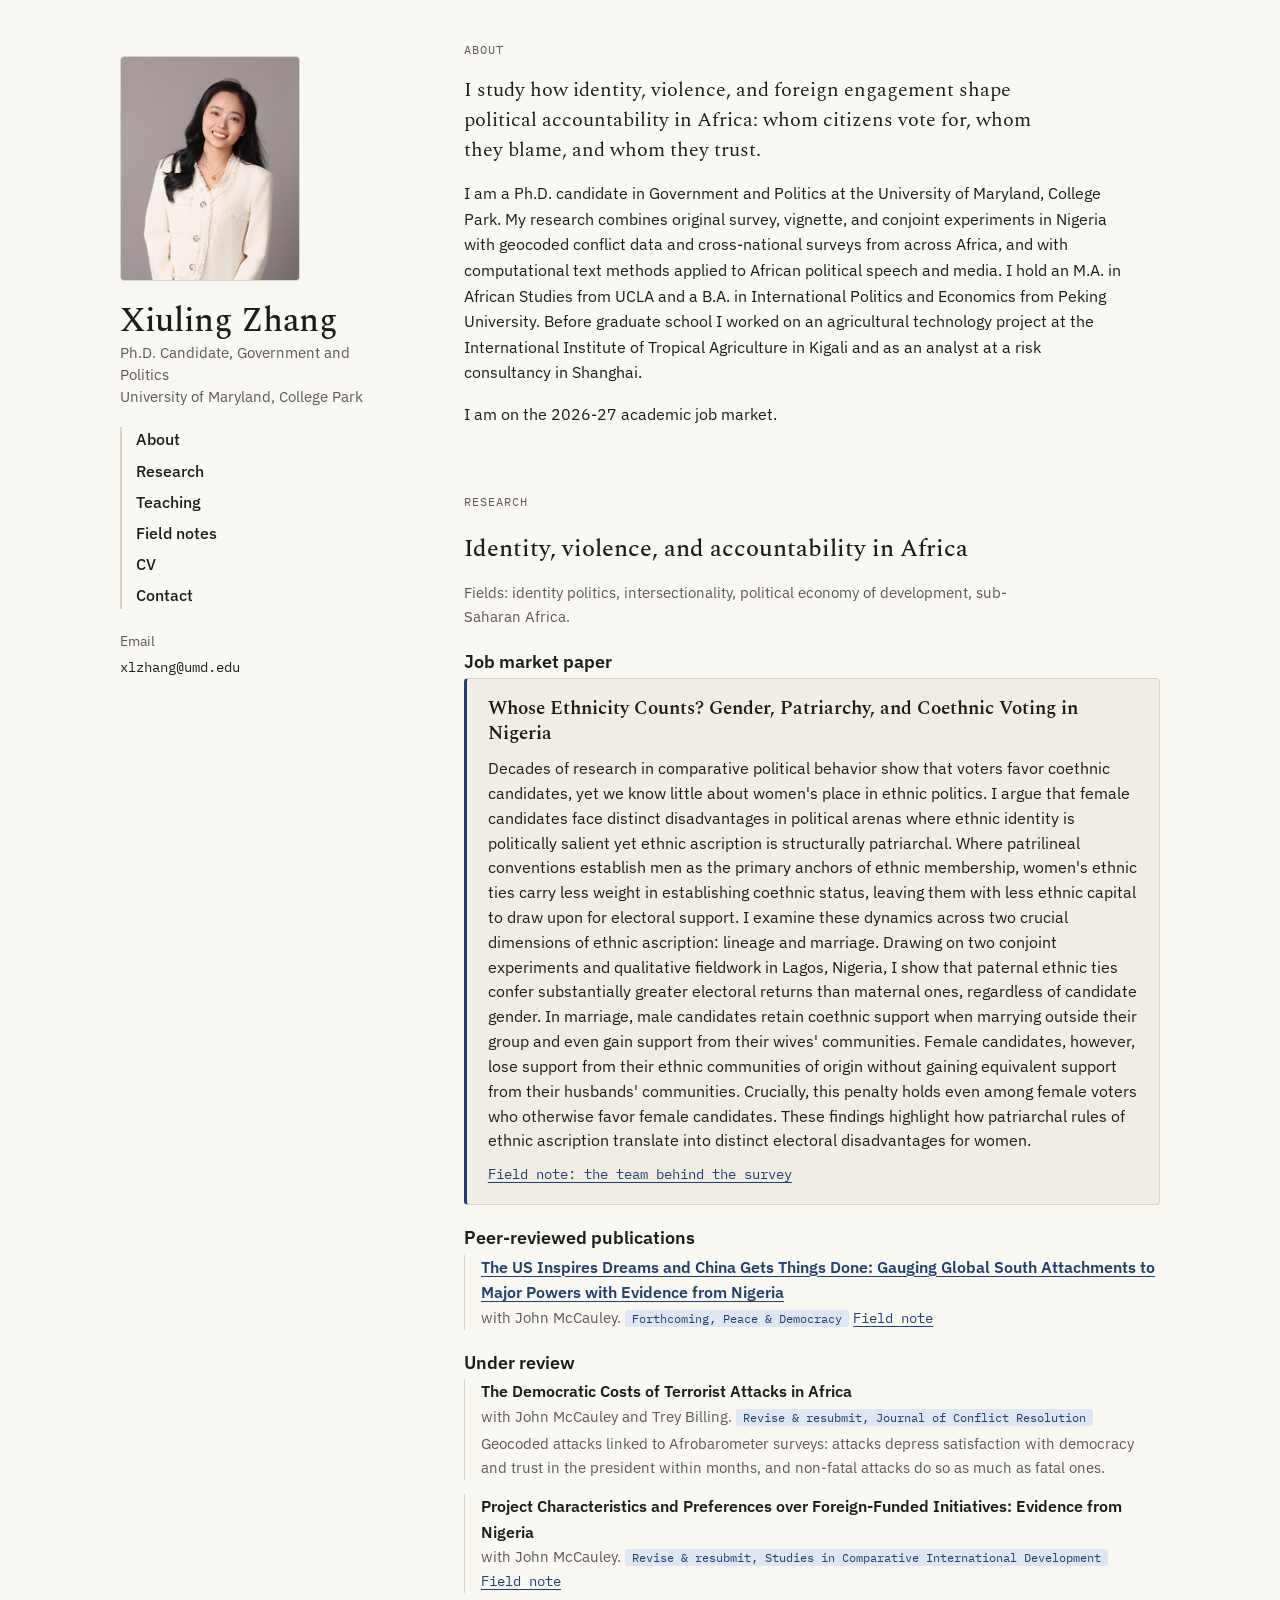
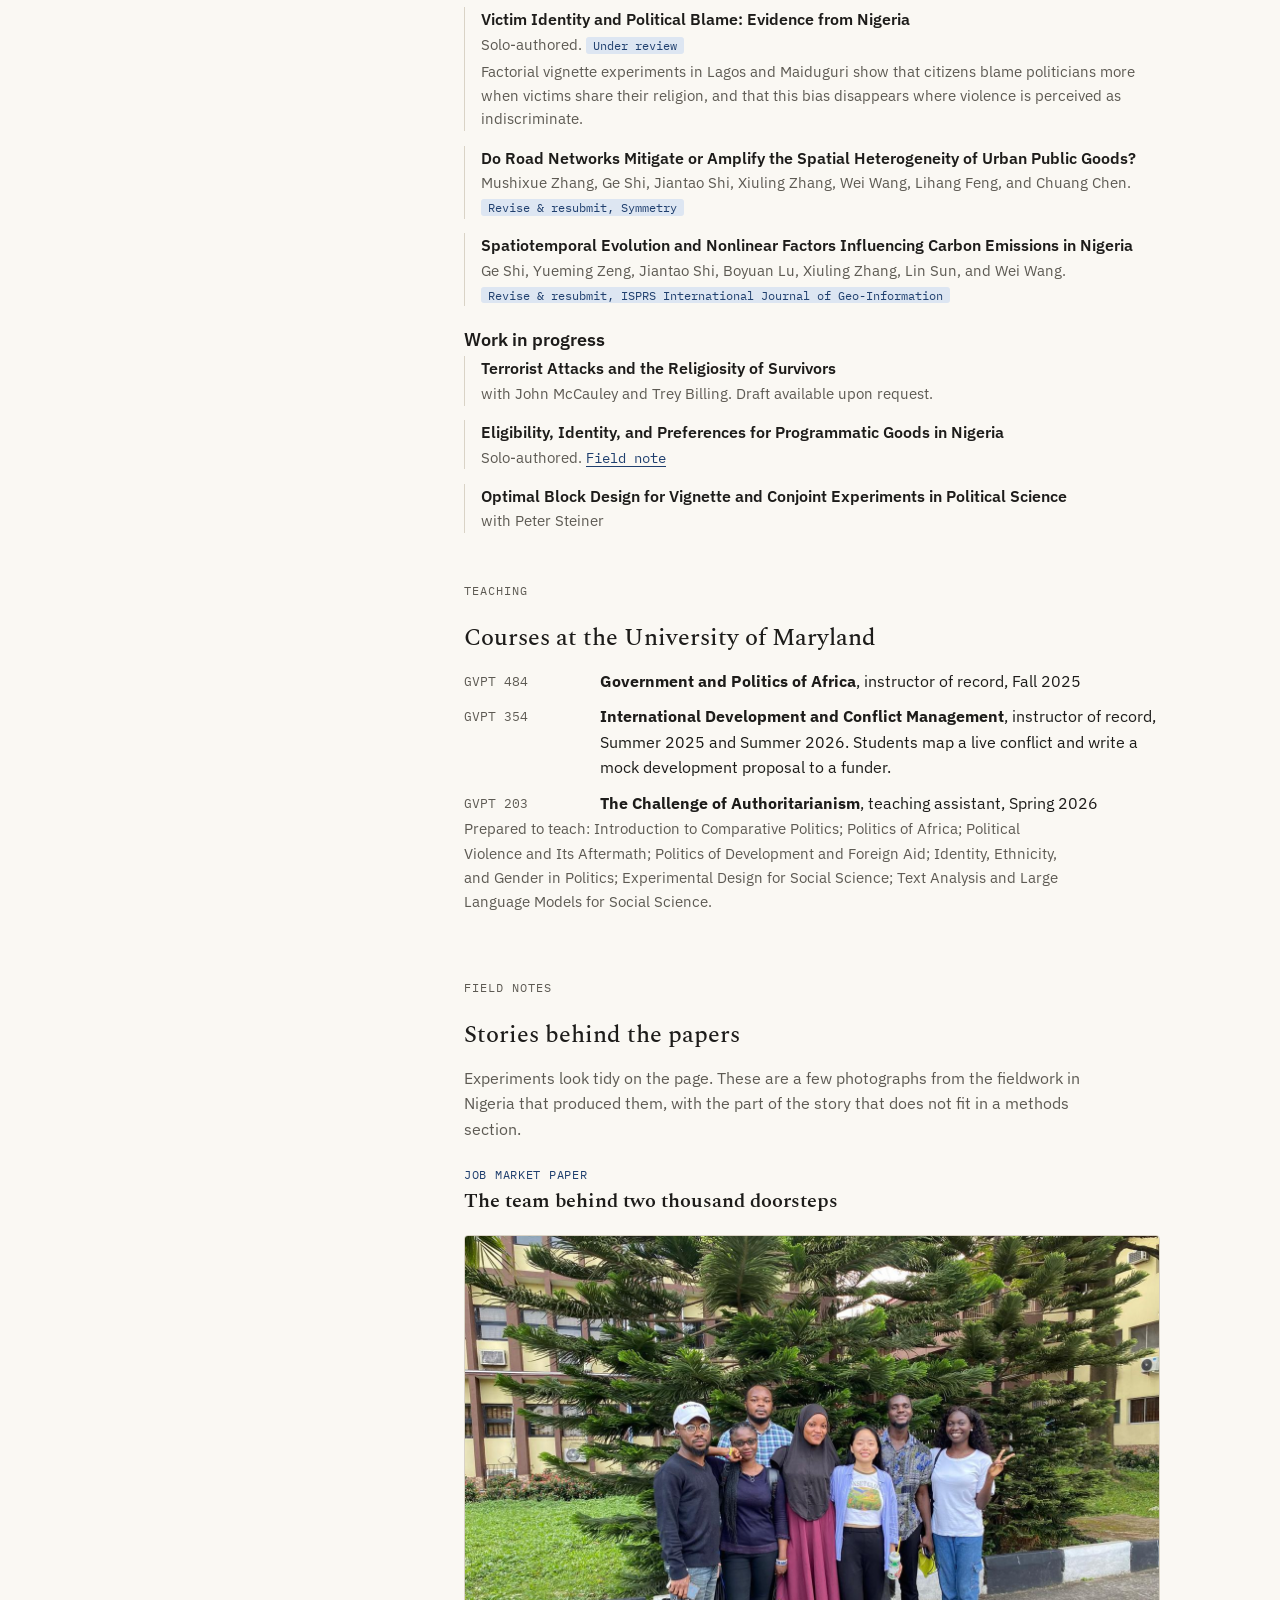
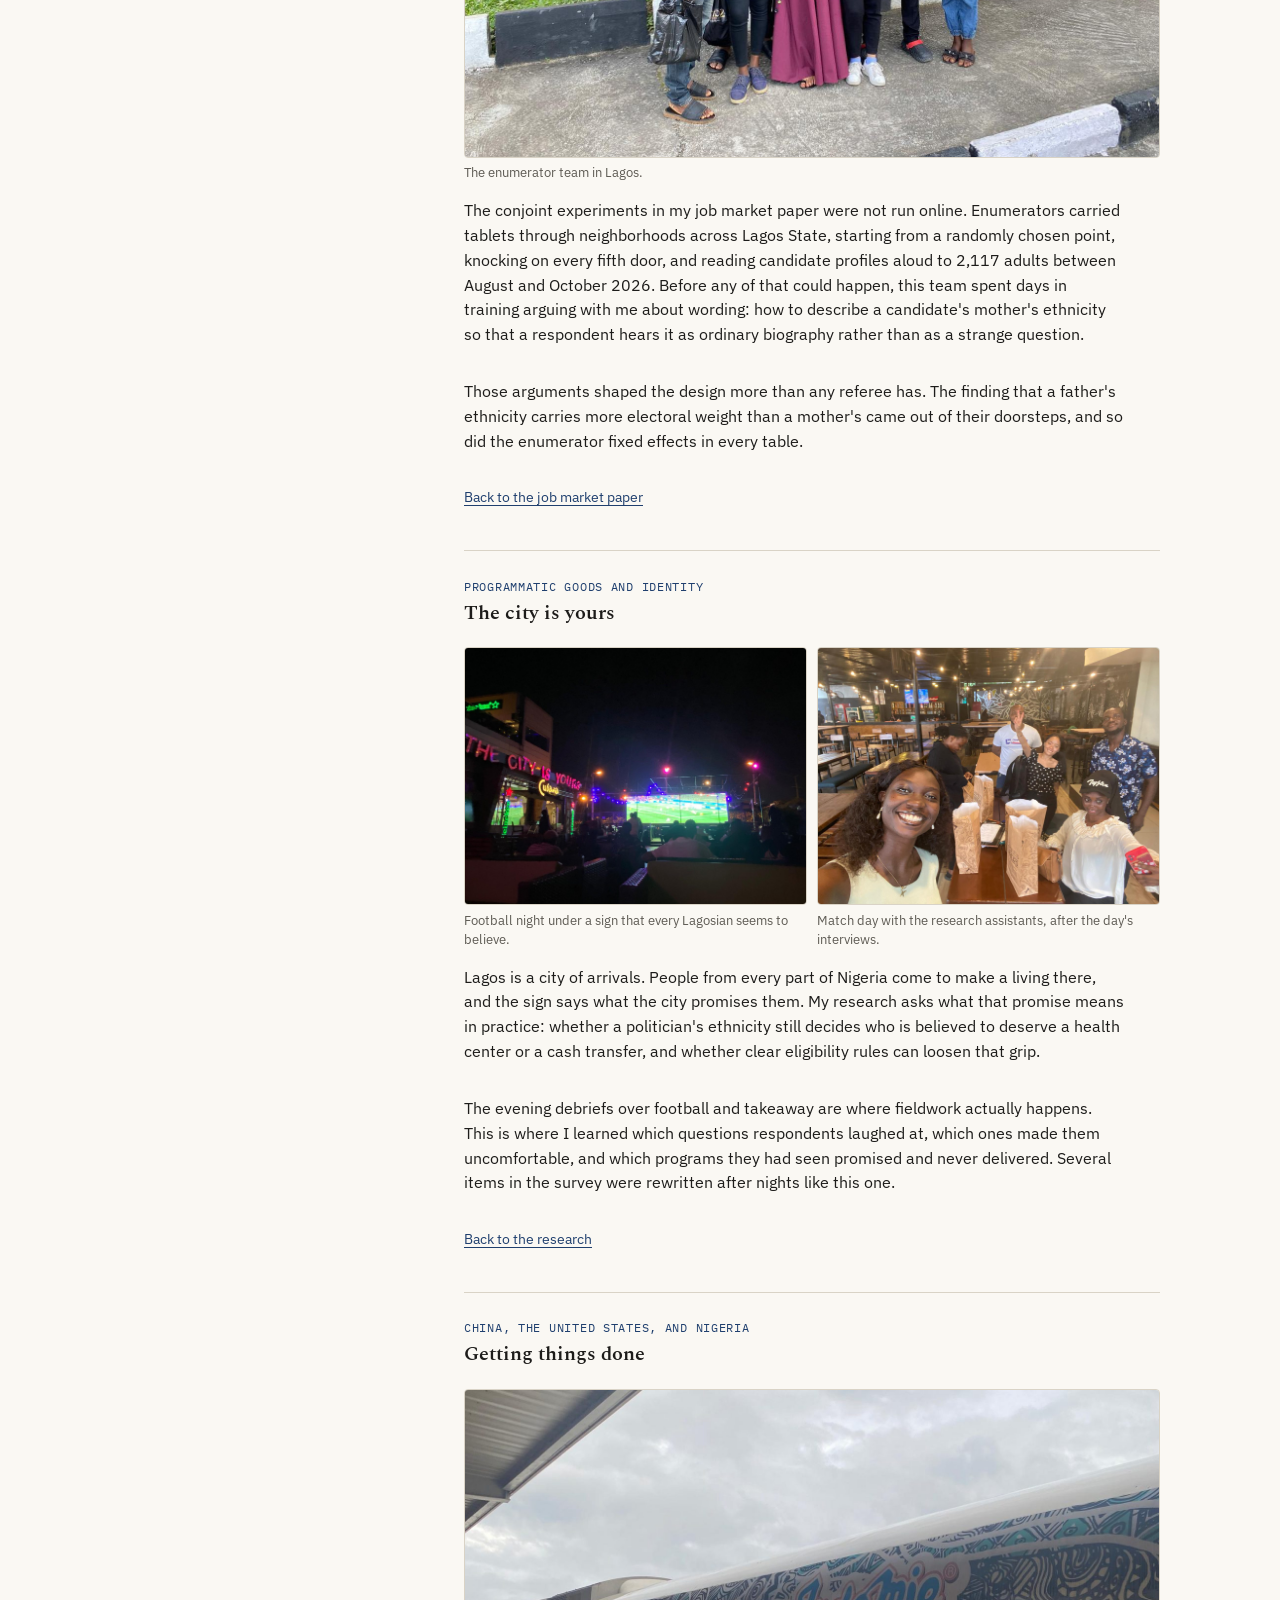
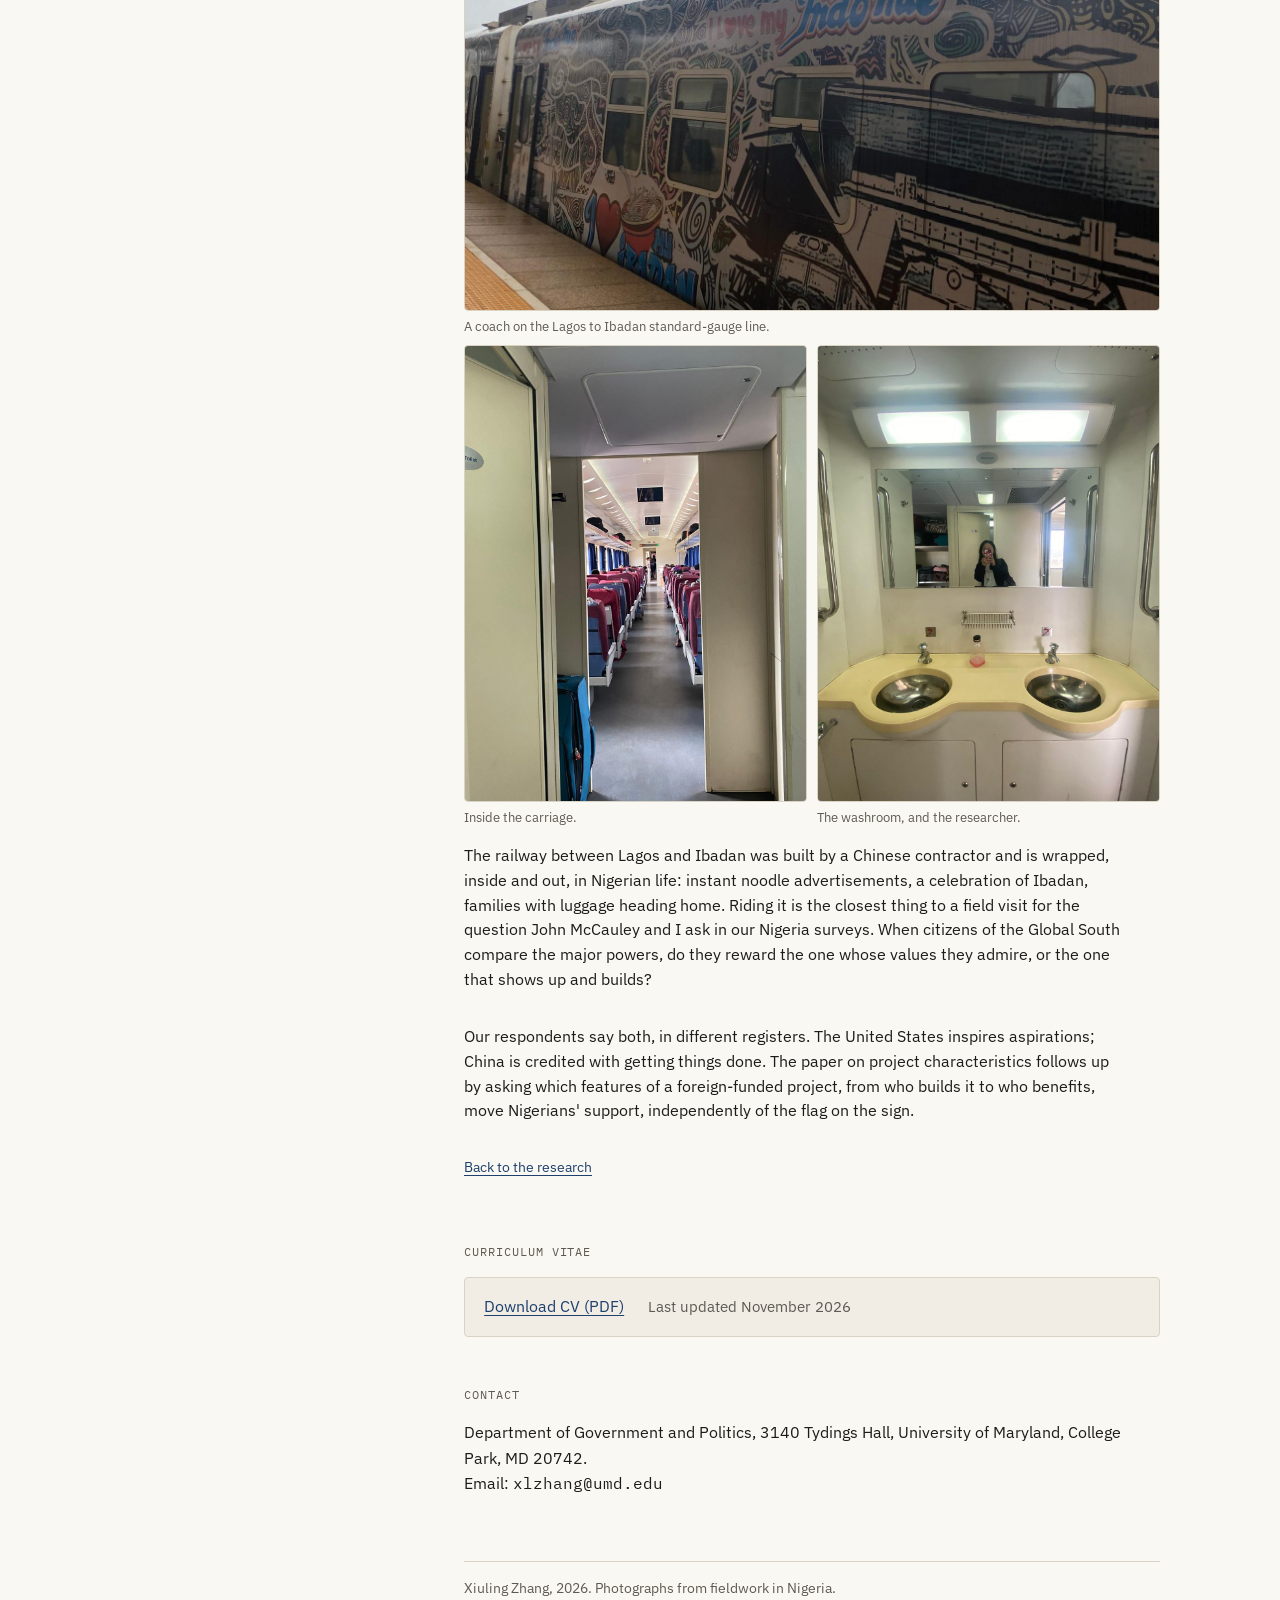
==== index.html @ 01fbe6d9 "Headshot: back to head-to-hem crop Co-Authored-By: Claude Fable 5.1 <noreply@anthropic.com>" ====
<!doctype html>
<html lang="en">
<head>
<meta charset="utf-8">
<meta name="viewport" content="width=device-width, initial-scale=1, viewport-fit=cover">
<meta name="description" content="Xiuling Zhang, political scientist. Identity and gender in ethnic politics, political violence and accountability, and the political economy of development in Africa.">
<title>Xiuling Zhang</title>
<link rel="stylesheet" href="https://fonts.googleapis.com/css2?family=Spectral:ital,wght@0,400;0,500;0,600;1,400&family=IBM+Plex+Sans:wght@400;500;600&family=IBM+Plex+Mono:wght@400&display=swap">
<style>
/* Layout: a narrow reading column with a left-hand name/nav rail on wide screens; indigo (adire cloth) as the single accent. */
:root {
  --bg: #faf8f3;        /* warm paper */
  --surface: #f1ede4;
  --fg: #1d1c1a;
  --muted: #5d5a53;
  --line: #d9d3c6;
  --accent: #1f3f6e;    /* indigo */
  --accent-soft: #dde6f2;
  --display: "Spectral", Georgia, "Times New Roman", serif;
  --body: "IBM Plex Sans", "Segoe UI", Helvetica, Arial, sans-serif;
  --mono: "IBM Plex Mono", Consolas, monospace;
}
@media (prefers-color-scheme: dark) { :root:not([data-theme="light"]) {
  --bg: #15171c; --surface: #1d2027; --fg: #e9e6df; --muted: #a9a59b; --line: #343841; --accent: #9dbbe6; --accent-soft: #223149; color-scheme: dark; } }
:root[data-theme="dark"] {
  --bg: #15171c; --surface: #1d2027; --fg: #e9e6df; --muted: #a9a59b; --line: #343841; --accent: #9dbbe6; --accent-soft: #223149; color-scheme: dark; }

* { box-sizing: border-box; }
html { scroll-behavior: smooth; }
@media (prefers-reduced-motion: reduce) { html { scroll-behavior: auto; } }
body { margin: 0; background: var(--bg); color: var(--fg); font-family: var(--body); font-size: 16px; line-height: 1.6; }
a { color: var(--accent); text-decoration-thickness: 1px; text-underline-offset: 3px; }
a:focus-visible, button:focus-visible { outline: 2px solid var(--accent); outline-offset: 3px; }
h1, h2, h3 { font-family: var(--display); font-weight: 500; line-height: 1.2; text-wrap: balance; margin: 0; }
h1 { font-size: 2.1rem; letter-spacing: -0.01em; }
h2 { font-size: 1.5rem; margin-block: 0 1rem; padding-top: 0.5rem; }
h3 { font-size: 1.1rem; font-weight: 600; margin-block: 1.4rem 0.4rem; font-family: var(--body); }
p { margin: 0 0 1rem; max-width: 66ch; }
.eyebrow { font-family: var(--mono); font-size: 0.75rem; letter-spacing: 0.08em; text-transform: uppercase; color: var(--muted); }

.wrap { max-width: 1080px; margin-inline: auto; padding-inline: 20px; padding-block: 2.5rem 4rem; display: grid; grid-template-columns: 1fr; gap: 2.5rem; }
@media (min-width: 860px) { .wrap { grid-template-columns: 280px minmax(0, 1fr); gap: 4rem; } .rail { position: sticky; top: env(safe-area-inset-top, 0px); align-self: start; padding-top: 1rem; } }

/* rail */
.rail { display: flex; flex-direction: column; gap: 1.25rem; min-width: 0; }
.photo { width: 180px; aspect-ratio: 4 / 5; max-width: 100%; border-radius: 4px; overflow: hidden; background: var(--surface); border: 1px solid var(--line); position: relative; }
.photo img { width: 100%; height: 100%; object-fit: cover; display: block; }
.photo .ph { position: absolute; inset: 0; display: grid; place-items: center; text-align: center; color: var(--muted); font-family: var(--mono); font-size: 0.75rem; letter-spacing: 0.06em; padding: 1rem; }
.photo.has-img .ph { display: none; }
.rail .title { color: var(--muted); font-size: 0.95rem; line-height: 1.45; }
nav ul { list-style: none; margin: 0; padding: 0; display: flex; flex-wrap: wrap; gap: 0.25rem 1rem; }
@media (min-width: 860px) { nav ul { flex-direction: column; gap: 0.35rem; border-left: 2px solid var(--line); padding-left: 0.9rem; } }
nav a { text-decoration: none; color: var(--fg); font-weight: 500; }
nav a:hover { color: var(--accent); }
.contact { font-size: 0.9rem; color: var(--muted); display: grid; gap: 0.3rem; }
.contact code { font-family: var(--mono); font-size: 0.85rem; color: var(--fg); user-select: all; }

/* main */
main { min-width: 0; display: grid; gap: 3rem; }
section { scroll-margin-top: 1rem; }
.lede { font-family: var(--display); font-size: 1.25rem; line-height: 1.5; max-width: 60ch; }
.strands { display: grid; gap: 1rem; grid-template-columns: repeat(auto-fit, minmax(220px, 1fr)); margin-top: 1rem; }
.strand { border-top: 2px solid var(--accent); padding-top: 0.7rem; min-width: 0; }
.strand h3 { margin-top: 0; }
.strand p { font-size: 0.95rem; color: var(--muted); margin: 0; }

/* job market paper */
.jmp { background: var(--surface); border: 1px solid var(--line); border-left: 3px solid var(--accent); border-radius: 4px; padding: 1.1rem 1.3rem; margin-top: 0.4rem; }
.jmp .t { font-family: var(--display); font-size: 1.2rem; font-weight: 600; line-height: 1.3; }
.jmp p { margin: 0.6rem 0 0; font-size: 0.97rem; }
.jmp .links { margin-top: 0.7rem; font-size: 0.9rem; display: flex; flex-wrap: wrap; gap: 0.4rem 1.2rem; }

.pubs { list-style: none; margin: 0; padding: 0; display: grid; gap: 0.9rem; }
.pubs li { padding-left: 1rem; border-left: 1px solid var(--line); min-width: 0; }
.pubs .t { font-weight: 600; }
.pubs .m { color: var(--muted); font-size: 0.93rem; }
.pubs .status { font-family: var(--mono); font-size: 0.75rem; color: var(--accent); background: var(--accent-soft); padding: 0.05rem 0.45rem; border-radius: 3px; white-space: nowrap; }
.pubs .note { font-size: 0.93rem; color: var(--muted); margin-top: 0.2rem; }
.fn-link { font-size: 0.85rem; font-family: var(--mono); white-space: nowrap; }

/* field notes: one story per paper, photos first, two or three sentences of story, a pointer back to the paper */
.notes-intro { color: var(--muted); }
.story { display: grid; gap: 1rem; padding-top: 1.6rem; margin-top: 1.6rem; border-top: 1px solid var(--line); scroll-margin-top: 1rem; }
.story:first-of-type { border-top: 0; margin-top: 0; padding-top: 0.4rem; }
.story h3 { margin-top: 0; font-family: var(--display); font-weight: 600; font-size: 1.25rem; }
.story .tag { font-family: var(--mono); font-size: 0.75rem; letter-spacing: 0.06em; text-transform: uppercase; color: var(--accent); margin-bottom: 0.3rem; }
.story p { font-size: 0.97rem; }
.story .back { font-size: 0.9rem; }
.shots { display: grid; gap: 0.6rem; grid-template-columns: repeat(12, 1fr); margin: 0; }
.shots figure { margin: 0; min-width: 0; grid-column: span 12; }
.shots a { display: block; border-radius: 4px; overflow: hidden; background: var(--surface); border: 1px solid var(--line); }
.shots img { display: block; width: 100%; height: 100%; object-fit: cover; aspect-ratio: 4 / 3; }
.shots .tall img { aspect-ratio: 3 / 4; }
.shots figcaption { font-size: 0.82rem; color: var(--muted); margin-top: 0.35rem; line-height: 1.45; }
@media (min-width: 640px) {
  .shots .w8 { grid-column: span 8; }
  .shots .w4 { grid-column: span 4; }
  .shots .w6 { grid-column: span 6; }
}

.courses { display: grid; gap: 0.6rem; margin: 0; }
.courses div { display: grid; grid-template-columns: 7.5rem minmax(0, 1fr); gap: 0.5rem 1rem; }
.courses dt { font-family: var(--mono); font-size: 0.8rem; color: var(--muted); padding-top: 0.2rem; }
.courses dd { margin: 0; }
.prepared { color: var(--muted); font-size: 0.95rem; }
.cvbox { background: var(--surface); border: 1px solid var(--line); padding: 1rem 1.2rem; border-radius: 4px; display: flex; flex-wrap: wrap; gap: 0.6rem 1.5rem; align-items: baseline; }
footer { color: var(--muted); font-size: 0.85rem; border-top: 1px solid var(--line); padding-top: 1rem; }
</style>
</head>
<body>
<div class="wrap">
  <aside class="rail">
    <div class="photo" id="photo">
      <img src="photo-360.jpg?v=13" srcset="photo-180.jpg?v=13 180w, photo-360.jpg?v=13 360w, photo-540.jpg?v=13 540w" sizes="180px" alt="Xiuling Zhang" width="1000" height="1250" onload="document.getElementById('photo').classList.add('has-img')" onerror="this.remove()">
      <div class="ph">Photo<br>coming soon</div>
    </div>
    <div>
      <h1>Xiuling Zhang</h1>
      <div class="title">Ph.D. Candidate, Government and Politics<br>University of Maryland, College Park</div>
    </div>
    <nav aria-label="Sections">
      <ul>
        <li><a href="#about">About</a></li>
        <li><a href="#research">Research</a></li>
        <li><a href="#teaching">Teaching</a></li>
        <li><a href="#fieldnotes">Field notes</a></li>
        <li><a href="#cv">CV</a></li>
        <li><a href="#contact">Contact</a></li>
      </ul>
    </nav>
    <div class="contact">
      <span>Email</span>
      <code>xlzhang@umd.edu</code>
    </div>
  </aside>

  <main>
    <section id="about">
      <p class="eyebrow">About</p>
      <p class="lede">I study how identity, violence, and foreign engagement shape political accountability in Africa: whom citizens vote for, whom they blame, and whom they trust.</p>
      <p>I am a Ph.D. candidate in Government and Politics at the University of Maryland, College Park. My research combines original survey, vignette, and conjoint experiments in Nigeria with geocoded conflict data and cross-national surveys from across Africa, and with computational text methods applied to African political speech and media. I hold an M.A. in African Studies from UCLA and a B.A. in International Politics and Economics from Peking University. Before graduate school I worked on an agricultural technology project at the International Institute of Tropical Agriculture in Kigali and as an analyst at a risk consultancy in Shanghai.</p>
      <p>I am on the 2026-27 academic job market.</p>
    </section>

    <section id="research">
      <p class="eyebrow">Research</p>
      <h2>Identity, violence, and accountability in Africa</h2>
      <p class="prepared">Fields: identity politics, intersectionality, political economy of development, sub-Saharan Africa.</p>

      <h3>Job market paper</h3>
      <div class="jmp">
        <div class="t">Whose Ethnicity Counts? Gender, Patriarchy, and Coethnic Voting in Nigeria</div>
        <p>Decades of research in comparative political behavior show that voters favor coethnic candidates, yet we know little about women's place in ethnic politics. I argue that female candidates face distinct disadvantages in political arenas where ethnic identity is politically salient yet ethnic ascription is structurally patriarchal. Where patrilineal conventions establish men as the primary anchors of ethnic membership, women's ethnic ties carry less weight in establishing coethnic status, leaving them with less ethnic capital to draw upon for electoral support. I examine these dynamics across two crucial dimensions of ethnic ascription: lineage and marriage. Drawing on two conjoint experiments and qualitative fieldwork in Lagos, Nigeria, I show that paternal ethnic ties confer substantially greater electoral returns than maternal ones, regardless of candidate gender. In marriage, male candidates retain coethnic support when marrying outside their group and even gain support from their wives' communities. Female candidates, however, lose support from their ethnic communities of origin without gaining equivalent support from their husbands' communities. Crucially, this penalty holds even among female voters who otherwise favor female candidates. These findings highlight how patriarchal rules of ethnic ascription translate into distinct electoral disadvantages for women.</p>
        <div class="links"><a class="fn-link" href="#note-team">Field note: the team behind the survey</a></div>
      </div>

      <h3>Peer-reviewed publications</h3>
      <ul class="pubs">
        <li><div class="t"><a href="https://peace-democracy.org/board/bbs/board.php?bo_table=journal_main&amp;wr_id=26">The US Inspires Dreams and China Gets Things Done: Gauging Global South Attachments to Major Powers with Evidence from Nigeria</a></div><div class="m">with John McCauley. <span class="status">Forthcoming, Peace &amp; Democracy</span> <a class="fn-link" href="#note-train">Field note</a></div></li>
      </ul>

      <h3>Under review</h3>
      <ul class="pubs">
        <li><div class="t">The Democratic Costs of Terrorist Attacks in Africa</div><div class="m">with John McCauley and Trey Billing. <span class="status">Revise &amp; resubmit, Journal of Conflict Resolution</span></div><div class="note">Geocoded attacks linked to Afrobarometer surveys: attacks depress satisfaction with democracy and trust in the president within months, and non-fatal attacks do so as much as fatal ones.</div></li>
        <li><div class="t">Project Characteristics and Preferences over Foreign-Funded Initiatives: Evidence from Nigeria</div><div class="m">with John McCauley. <span class="status">Revise &amp; resubmit, Studies in Comparative International Development</span> <a class="fn-link" href="#note-train">Field note</a></div></li>
        <li><div class="t">Victim Identity and Political Blame: Evidence from Nigeria</div><div class="m">Solo-authored. <span class="status">Under review</span></div><div class="note">Factorial vignette experiments in Lagos and Maiduguri show that citizens blame politicians more when victims share their religion, and that this bias disappears where violence is perceived as indiscriminate.</div></li>
        <li><div class="t">Do Road Networks Mitigate or Amplify the Spatial Heterogeneity of Urban Public Goods?</div><div class="m">Mushixue Zhang, Ge Shi, Jiantao Shi, Xiuling Zhang, Wei Wang, Lihang Feng, and Chuang Chen. <span class="status">Revise &amp; resubmit, Symmetry</span></div></li>
        <li><div class="t">Spatiotemporal Evolution and Nonlinear Factors Influencing Carbon Emissions in Nigeria</div><div class="m">Ge Shi, Yueming Zeng, Jiantao Shi, Boyuan Lu, Xiuling Zhang, Lin Sun, and Wei Wang. <span class="status">Revise &amp; resubmit, ISPRS International Journal of Geo-Information</span></div></li>
      </ul>

      <h3>Work in progress</h3>
      <ul class="pubs">
        <li><div class="t">Terrorist Attacks and the Religiosity of Survivors</div><div class="m">with John McCauley and Trey Billing. Draft available upon request.</div></li>
        <li><div class="t">Eligibility, Identity, and Preferences for Programmatic Goods in Nigeria</div><div class="m">Solo-authored. <a class="fn-link" href="#note-lagos">Field note</a></div></li>
        <li><div class="t">Optimal Block Design for Vignette and Conjoint Experiments in Political Science</div><div class="m">with Peter Steiner</div></li>
      </ul>
    </section>

    <section id="teaching">
      <p class="eyebrow">Teaching</p>
      <h2>Courses at the University of Maryland</h2>
      <dl class="courses">
        <div><dt>GVPT 484</dt><dd><strong>Government and Politics of Africa</strong>, instructor of record, Fall 2025</dd></div>
        <div><dt>GVPT 354</dt><dd><strong>International Development and Conflict Management</strong>, instructor of record, Summer 2025 and Summer 2026. Students map a live conflict and write a mock development proposal to a funder.</dd></div>
        <div><dt>GVPT 203</dt><dd><strong>The Challenge of Authoritarianism</strong>, teaching assistant, Spring 2026</dd></div>
      </dl>
      <p class="prepared">Prepared to teach: Introduction to Comparative Politics; Politics of Africa; Political Violence and Its Aftermath; Politics of Development and Foreign Aid; Identity, Ethnicity, and Gender in Politics; Experimental Design for Social Science; Text Analysis and Large Language Models for Social Science.</p>
    </section>

    <section id="fieldnotes">
      <p class="eyebrow">Field notes</p>
      <h2>Stories behind the papers</h2>
      <p class="notes-intro">Experiments look tidy on the page. These are a few photographs from the fieldwork in Nigeria that produced them, with the part of the story that does not fit in a methods section.</p>

      <!-- Each story: a .tag naming the paper, a title, photos, two or three sentences, and a link back to the paper.
           To add a story, copy one <article class="story"> block. Photo widths: w8 + w4 (one wide, one narrow), w6 + w6 (two equal), or a single w12 figure. Add class "tall" for portrait photos. -->

      <article class="story" id="note-team">
        <div>
          <div class="tag">Job market paper</div>
          <h3>The team behind two thousand doorsteps</h3>
        </div>
        <div class="shots">
          <figure class="w12"><a href="img/team.jpg"><img src="img/team.jpg" width="1400" height="1050" loading="lazy" alt="Xiuling Zhang with six research assistants standing in front of pine trees and a university building in Lagos"></a><figcaption>The enumerator team in Lagos.</figcaption></figure>
        </div>
        <p>The conjoint experiments in my job market paper were not run online. Enumerators carried tablets through neighborhoods across Lagos State, starting from a randomly chosen point, knocking on every fifth door, and reading candidate profiles aloud to 2,117 adults between August and October 2026. Before any of that could happen, this team spent days in training arguing with me about wording: how to describe a candidate's mother's ethnicity so that a respondent hears it as ordinary biography rather than as a strange question.</p>
        <p>Those arguments shaped the design more than any referee has. The finding that a father's ethnicity carries more electoral weight than a mother's came out of their doorsteps, and so did the enumerator fixed effects in every table.</p>
        <p class="back"><a href="#research">Back to the job market paper</a></p>
      </article>

      <article class="story" id="note-lagos">
        <div>
          <div class="tag">Programmatic goods and identity</div>
          <h3>The city is yours</h3>
        </div>
        <div class="shots">
          <figure class="w6"><a href="img/lagos-night.jpg"><img src="img/lagos-night.jpg" width="1400" height="1050" loading="lazy" alt="Outdoor bar at night in Lagos, with a neon sign reading The City Is Yours and a crowd watching football on a large screen"></a><figcaption>Football night under a sign that every Lagosian seems to believe.</figcaption></figure>
          <figure class="w6"><a href="img/gameday.jpg"><img src="img/gameday.jpg" width="1400" height="1050" loading="lazy" alt="Xiuling Zhang and five research assistants gathered around a table of takeaway bags in a Lagos restaurant"></a><figcaption>Match day with the research assistants, after the day's interviews.</figcaption></figure>
        </div>
        <p>Lagos is a city of arrivals. People from every part of Nigeria come to make a living there, and the sign says what the city promises them. My research asks what that promise means in practice: whether a politician's ethnicity still decides who is believed to deserve a health center or a cash transfer, and whether clear eligibility rules can loosen that grip.</p>
        <p>The evening debriefs over football and takeaway are where fieldwork actually happens. This is where I learned which questions respondents laughed at, which ones made them uncomfortable, and which programs they had seen promised and never delivered. Several items in the survey were rewritten after nights like this one.</p>
        <p class="back"><a href="#research">Back to the research</a></p>
      </article>

      <article class="story" id="note-train">
        <div>
          <div class="tag">China, the United States, and Nigeria</div>
          <h3>Getting things done</h3>
        </div>
        <div class="shots">
          <figure class="w12"><a href="img/train.jpg"><img src="img/train.jpg" width="1400" height="1050" loading="lazy" alt="A passenger train carriage at a station platform, wrapped in a colorful advertisement reading I love my Ibadan"></a><figcaption>A coach on the Lagos to Ibadan standard-gauge line.</figcaption></figure>
          <figure class="w6 tall"><a href="img/train-inside.jpg"><img src="img/train-inside.jpg" width="1050" height="1400" loading="lazy" alt="Interior of a passenger train carriage with rows of red and blue seats"></a><figcaption>Inside the carriage.</figcaption></figure>
          <figure class="w6 tall"><a href="img/train-washroom.jpg"><img src="img/train-washroom.jpg" width="1050" height="1400" loading="lazy" alt="Washroom of a train carriage, with the photographer reflected in the mirror"></a><figcaption>The washroom, and the researcher.</figcaption></figure>
        </div>
        <p>The railway between Lagos and Ibadan was built by a Chinese contractor and is wrapped, inside and out, in Nigerian life: instant noodle advertisements, a celebration of Ibadan, families with luggage heading home. Riding it is the closest thing to a field visit for the question John McCauley and I ask in our Nigeria surveys. When citizens of the Global South compare the major powers, do they reward the one whose values they admire, or the one that shows up and builds?</p>
        <p>Our respondents say both, in different registers. The United States inspires aspirations; China is credited with getting things done. The paper on project characteristics follows up by asking which features of a foreign-funded project, from who builds it to who benefits, move Nigerians' support, independently of the flag on the sign.</p>
        <p class="back"><a href="#research">Back to the research</a></p>
      </article>
    </section>

    <section id="cv">
      <p class="eyebrow">Curriculum vitae</p>
      <div class="cvbox">
        <a href="cv.pdf">Download CV (PDF)</a>
        <span class="prepared">Last updated November 2026</span>
      </div>
    </section>

    <section id="contact">
      <p class="eyebrow">Contact</p>
      <p>Department of Government and Politics, 3140 Tydings Hall, University of Maryland, College Park, MD 20742.<br>Email: <code style="font-family: var(--mono); user-select: all;">xlzhang@umd.edu</code></p>
      <!-- Add links when ready: Google Scholar, GitHub, LinkedIn, ORCID -->
    </section>

    <footer>Xiuling Zhang, 2026. Photographs from fieldwork in Nigeria.</footer>
  </main>
</div>
</body>
</html>
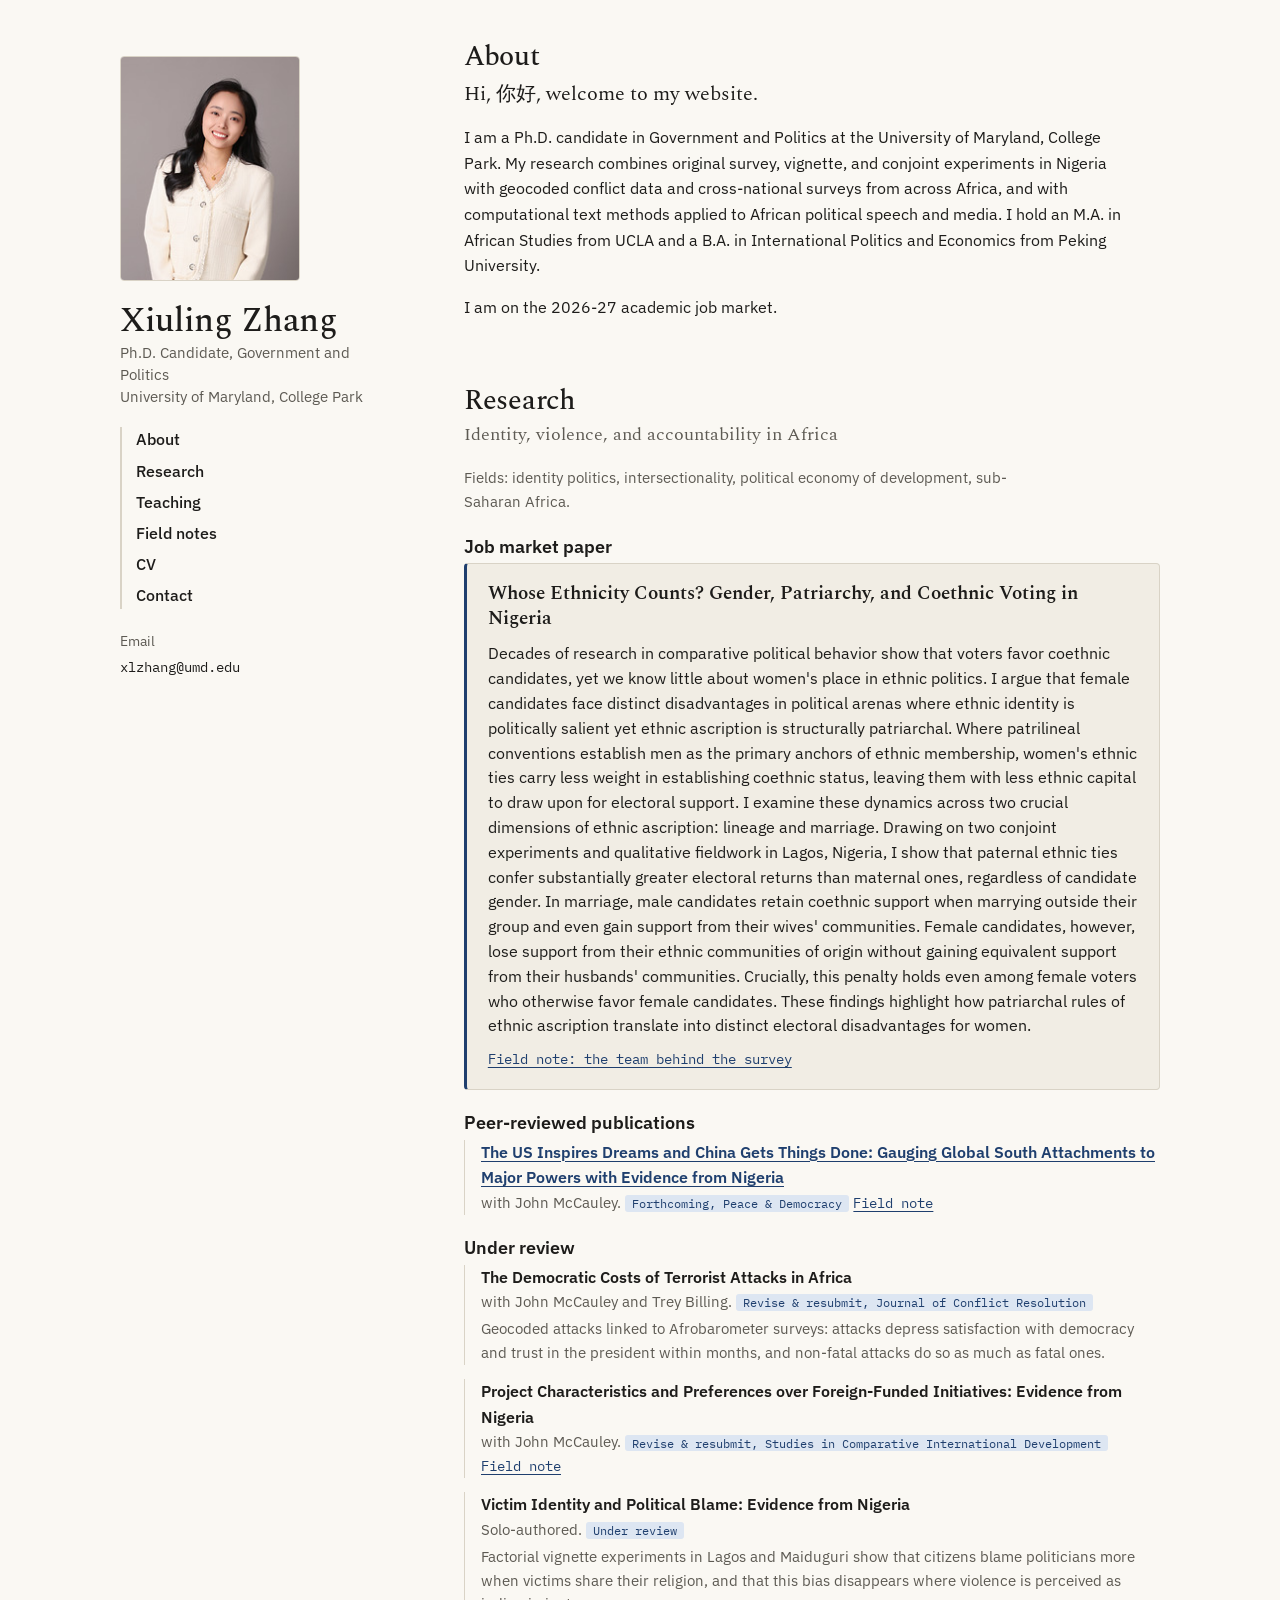
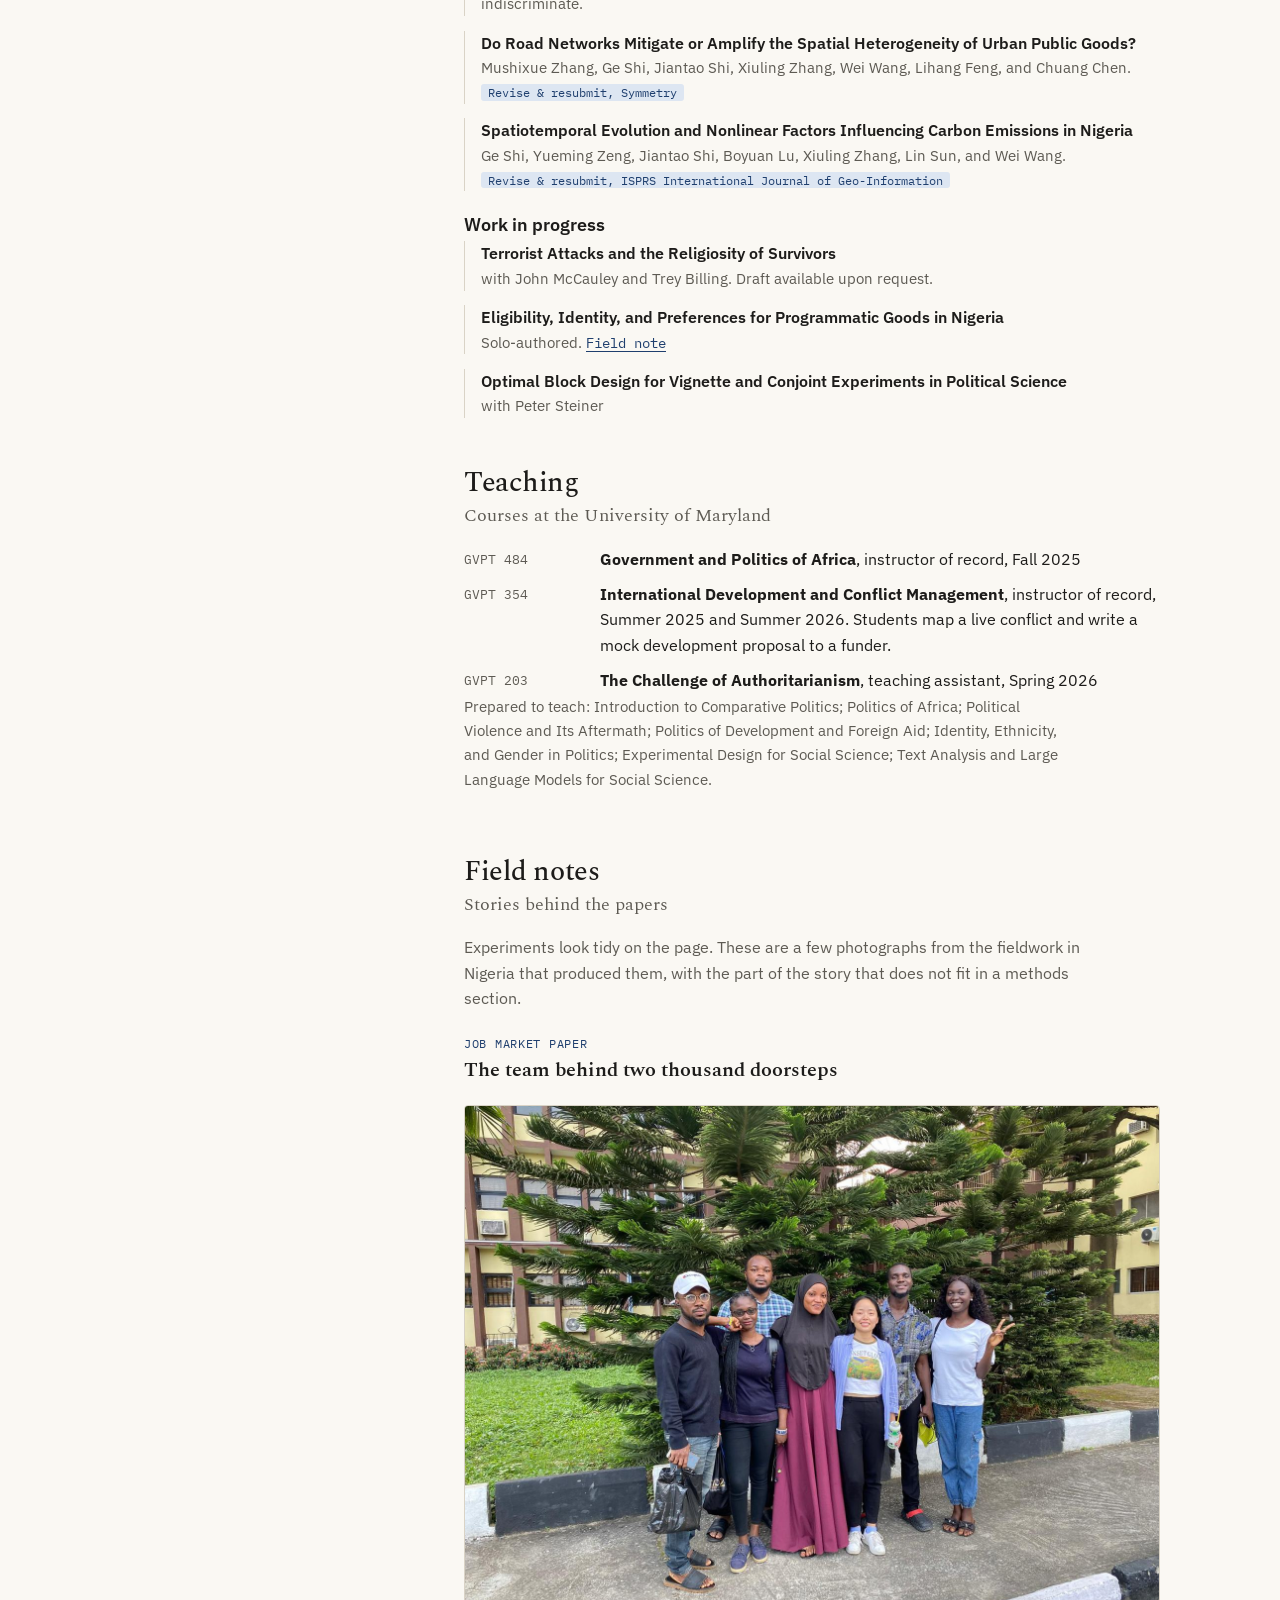
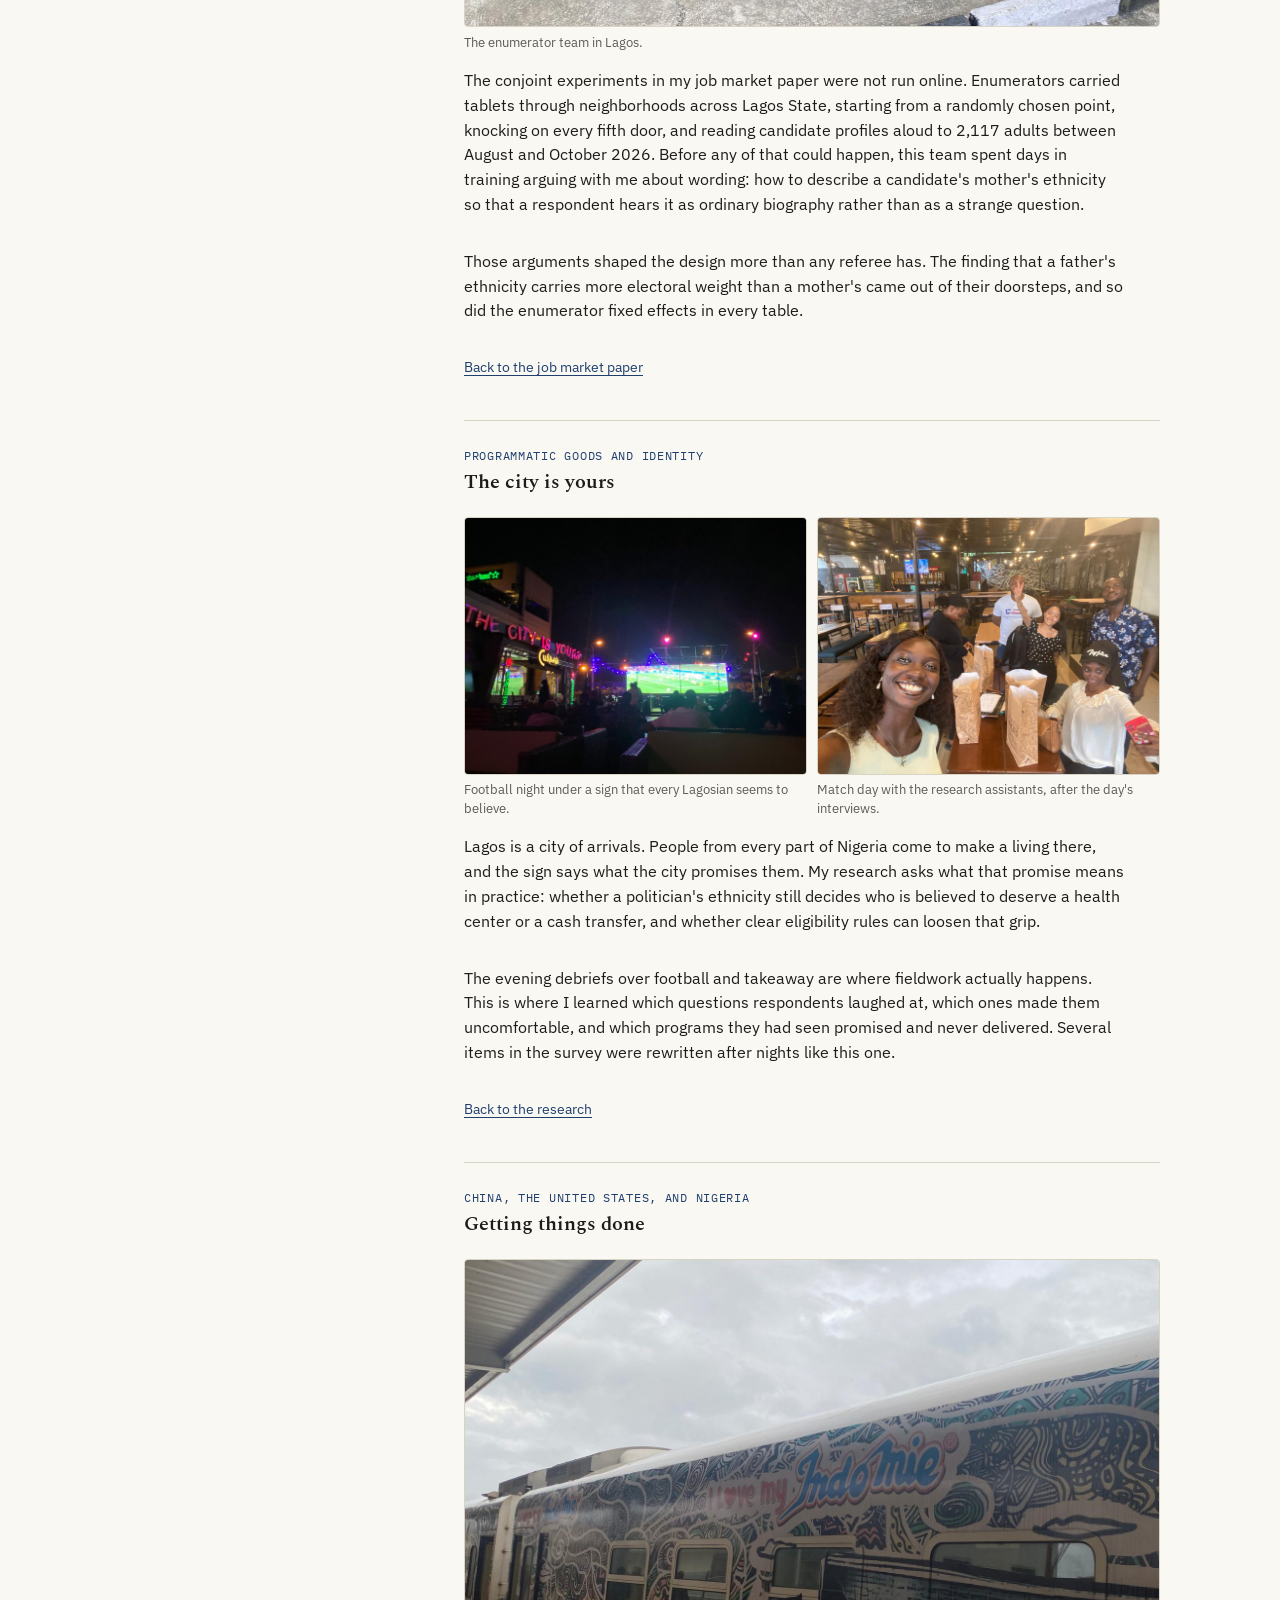
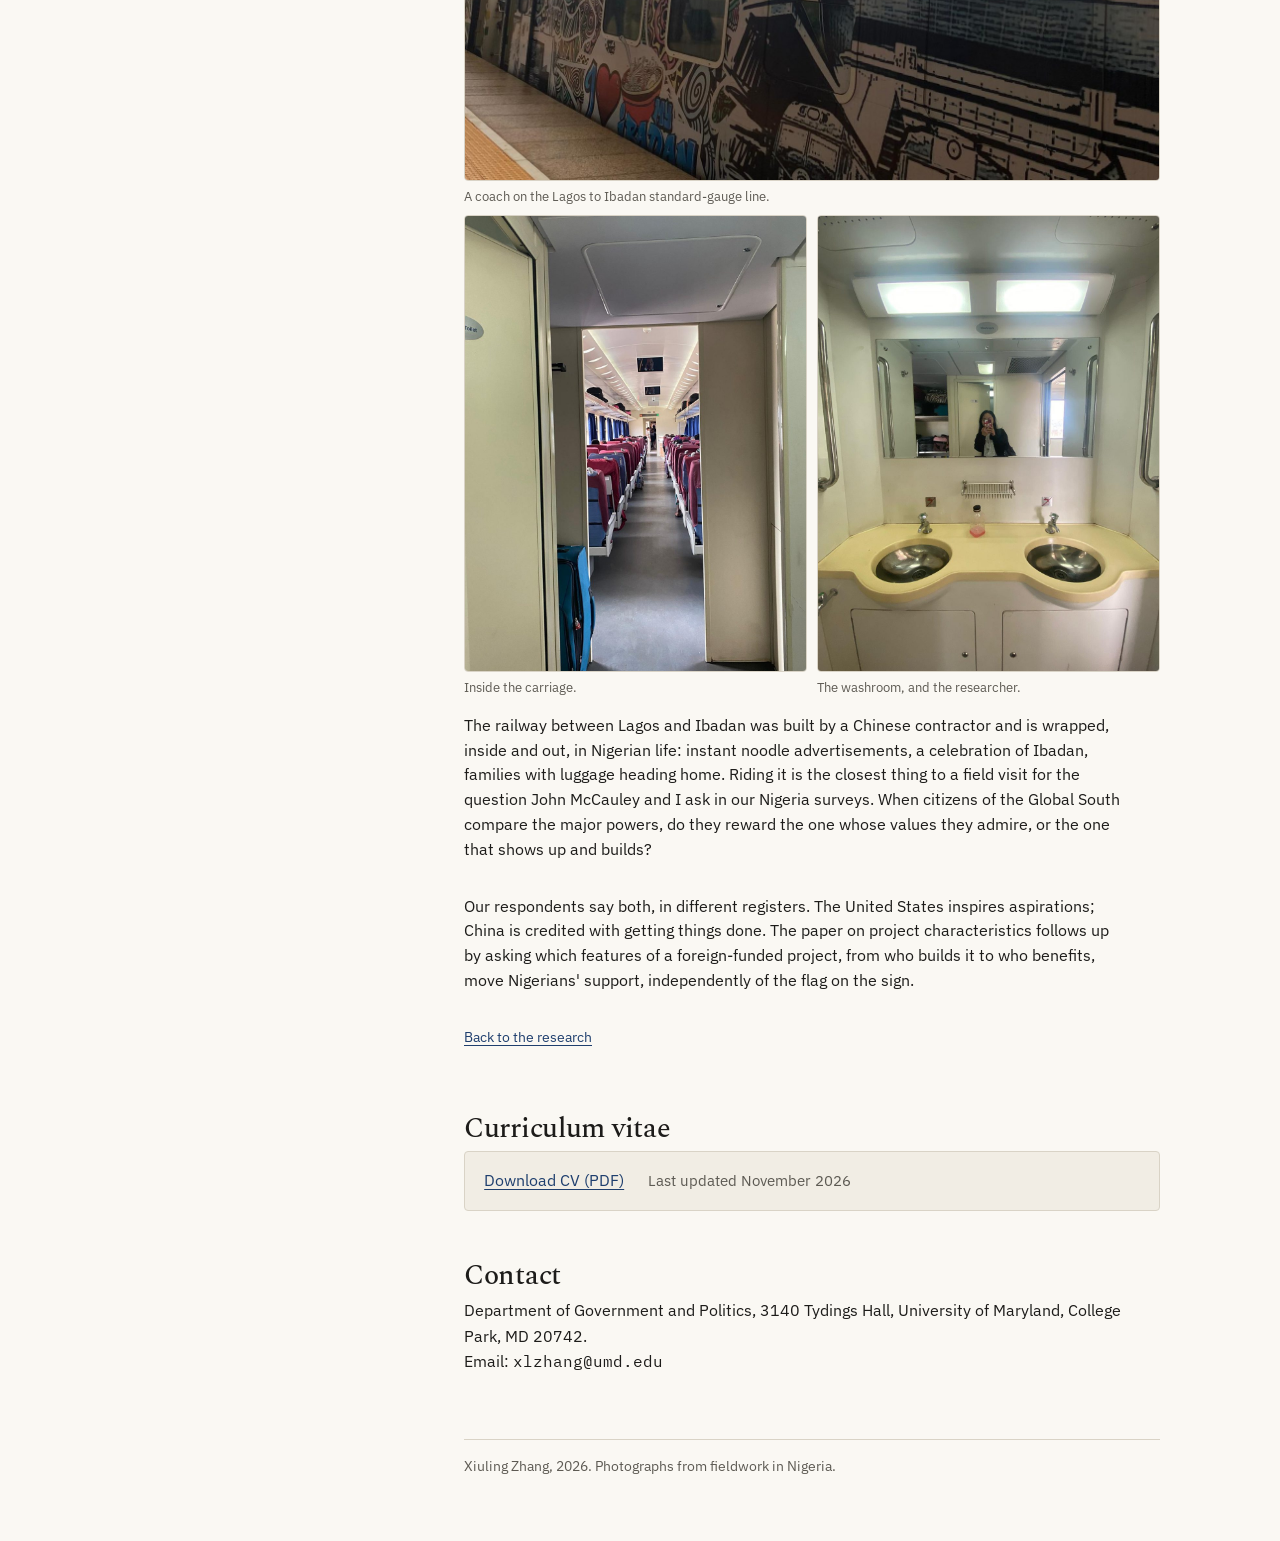
==== commit 8a7efd40: "Larger section headings; new About opener; drop pre-grad work sentence Co-Authored-By: Claude Fable " ====
--- a/index.html
+++ b/index.html
@@ -33,10 +33,10 @@
 a:focus-visible, button:focus-visible { outline: 2px solid var(--accent); outline-offset: 3px; }
 h1, h2, h3 { font-family: var(--display); font-weight: 500; line-height: 1.2; text-wrap: balance; margin: 0; }
 h1 { font-size: 2.1rem; letter-spacing: -0.01em; }
-h2 { font-size: 1.5rem; margin-block: 0 1rem; padding-top: 0.5rem; }
+h2 { font-size: 1.1rem; font-weight: 400; color: var(--muted); margin-block: 0 1.25rem; }
 h3 { font-size: 1.1rem; font-weight: 600; margin-block: 1.4rem 0.4rem; font-family: var(--body); }
 p { margin: 0 0 1rem; max-width: 66ch; }
-.eyebrow { font-family: var(--mono); font-size: 0.75rem; letter-spacing: 0.08em; text-transform: uppercase; color: var(--muted); }
+.eyebrow { font-family: var(--display); font-size: 1.75rem; font-weight: 500; line-height: 1.2; letter-spacing: -0.01em; margin: 0 0 0.35rem; }
 
 .wrap { max-width: 1080px; margin-inline: auto; padding-inline: 20px; padding-block: 2.5rem 4rem; display: grid; grid-template-columns: 1fr; gap: 2.5rem; }
 @media (min-width: 860px) { .wrap { grid-template-columns: 280px minmax(0, 1fr); gap: 4rem; } .rail { position: sticky; top: env(safe-area-inset-top, 0px); align-self: start; padding-top: 1rem; } }
@@ -137,8 +137,8 @@
   <main>
     <section id="about">
       <p class="eyebrow">About</p>
-      <p class="lede">I study how identity, violence, and foreign engagement shape political accountability in Africa: whom citizens vote for, whom they blame, and whom they trust.</p>
-      <p>I am a Ph.D. candidate in Government and Politics at the University of Maryland, College Park. My research combines original survey, vignette, and conjoint experiments in Nigeria with geocoded conflict data and cross-national surveys from across Africa, and with computational text methods applied to African political speech and media. I hold an M.A. in African Studies from UCLA and a B.A. in International Politics and Economics from Peking University. Before graduate school I worked on an agricultural technology project at the International Institute of Tropical Agriculture in Kigali and as an analyst at a risk consultancy in Shanghai.</p>
+      <p class="lede">Hi, 你好, welcome to my website.</p>
+      <p>I am a Ph.D. candidate in Government and Politics at the University of Maryland, College Park. My research combines original survey, vignette, and conjoint experiments in Nigeria with geocoded conflict data and cross-national surveys from across Africa, and with computational text methods applied to African political speech and media. I hold an M.A. in African Studies from UCLA and a B.A. in International Politics and Economics from Peking University.</p>
       <p>I am on the 2026-27 academic job market.</p>
     </section>
 
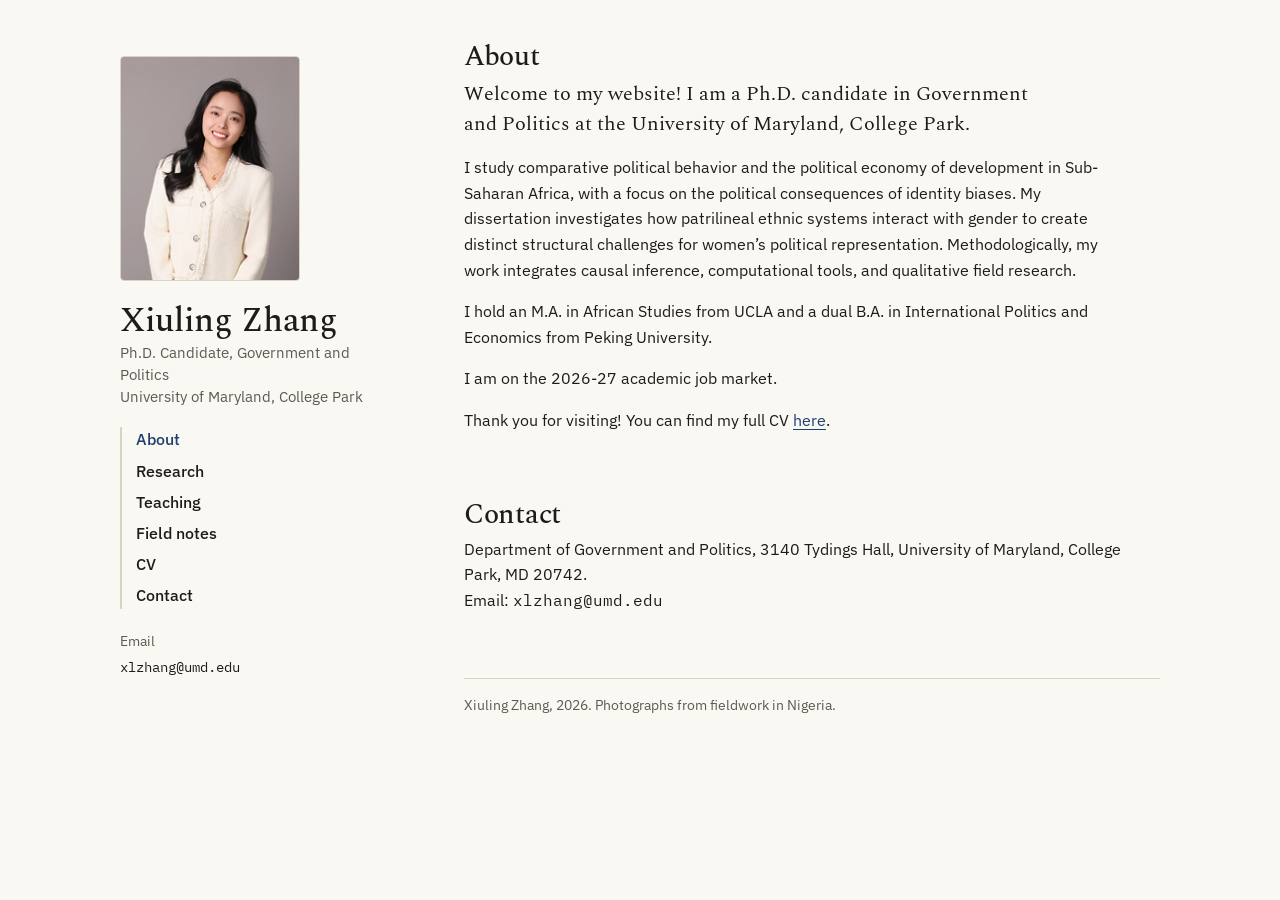
==== commit b5023bea: "Split site into five pages; new About text with CV link; CV page embeds the PDF Co-Authored-By: Clau" ====
--- a/index.html
+++ b/index.html
@@ -105,6 +105,8 @@
 .prepared { color: var(--muted); font-size: 0.95rem; }
 .cvbox { background: var(--surface); border: 1px solid var(--line); padding: 1rem 1.2rem; border-radius: 4px; display: flex; flex-wrap: wrap; gap: 0.6rem 1.5rem; align-items: baseline; }
 footer { color: var(--muted); font-size: 0.85rem; border-top: 1px solid var(--line); padding-top: 1rem; }
+nav a[aria-current="page"] { color: var(--accent); }
+.pdf { display: block; width: 100%; height: 82vh; margin-top: 1.25rem; border: 1px solid var(--line); border-radius: 4px; }
 </style>
 </head>
 <body>
@@ -118,14 +120,14 @@
       <h1>Xiuling Zhang</h1>
       <div class="title">Ph.D. Candidate, Government and Politics<br>University of Maryland, College Park</div>
     </div>
-    <nav aria-label="Sections">
+    <nav aria-label="Pages">
       <ul>
-        <li><a href="#about">About</a></li>
-        <li><a href="#research">Research</a></li>
-        <li><a href="#teaching">Teaching</a></li>
-        <li><a href="#fieldnotes">Field notes</a></li>
-        <li><a href="#cv">CV</a></li>
-        <li><a href="#contact">Contact</a></li>
+        <li><a href="index.html" aria-current="page">About</a></li>
+        <li><a href="research.html">Research</a></li>
+        <li><a href="teaching.html">Teaching</a></li>
+        <li><a href="fieldnotes.html">Field notes</a></li>
+        <li><a href="cv.html">CV</a></li>
+        <li><a href="index.html#contact">Contact</a></li>
       </ul>
     </nav>
     <div class="contact">
@@ -137,113 +139,11 @@
   <main>
     <section id="about">
       <p class="eyebrow">About</p>
-      <p class="lede">Hi, 你好, welcome to my website.</p>
-      <p>I am a Ph.D. candidate in Government and Politics at the University of Maryland, College Park. My research combines original survey, vignette, and conjoint experiments in Nigeria with geocoded conflict data and cross-national surveys from across Africa, and with computational text methods applied to African political speech and media. I hold an M.A. in African Studies from UCLA and a B.A. in International Politics and Economics from Peking University.</p>
+      <p class="lede">Welcome to my website! I am a Ph.D. candidate in Government and Politics at the University of Maryland, College Park.</p>
+      <p>I study comparative political behavior and the political economy of development in Sub-Saharan Africa, with a focus on the political consequences of identity biases. My dissertation investigates how patrilineal ethnic systems interact with gender to create distinct structural challenges for women’s political representation. Methodologically, my work integrates causal inference, computational tools, and qualitative field research.</p>
+      <p>I hold an M.A. in African Studies from UCLA and a dual B.A. in International Politics and Economics from Peking University.</p>
       <p>I am on the 2026-27 academic job market.</p>
-    </section>
-
-    <section id="research">
-      <p class="eyebrow">Research</p>
-      <h2>Identity, violence, and accountability in Africa</h2>
-      <p class="prepared">Fields: identity politics, intersectionality, political economy of development, sub-Saharan Africa.</p>
-
-      <h3>Job market paper</h3>
-      <div class="jmp">
-        <div class="t">Whose Ethnicity Counts? Gender, Patriarchy, and Coethnic Voting in Nigeria</div>
-        <p>Decades of research in comparative political behavior show that voters favor coethnic candidates, yet we know little about women's place in ethnic politics. I argue that female candidates face distinct disadvantages in political arenas where ethnic identity is politically salient yet ethnic ascription is structurally patriarchal. Where patrilineal conventions establish men as the primary anchors of ethnic membership, women's ethnic ties carry less weight in establishing coethnic status, leaving them with less ethnic capital to draw upon for electoral support. I examine these dynamics across two crucial dimensions of ethnic ascription: lineage and marriage. Drawing on two conjoint experiments and qualitative fieldwork in Lagos, Nigeria, I show that paternal ethnic ties confer substantially greater electoral returns than maternal ones, regardless of candidate gender. In marriage, male candidates retain coethnic support when marrying outside their group and even gain support from their wives' communities. Female candidates, however, lose support from their ethnic communities of origin without gaining equivalent support from their husbands' communities. Crucially, this penalty holds even among female voters who otherwise favor female candidates. These findings highlight how patriarchal rules of ethnic ascription translate into distinct electoral disadvantages for women.</p>
-        <div class="links"><a class="fn-link" href="#note-team">Field note: the team behind the survey</a></div>
-      </div>
-
-      <h3>Peer-reviewed publications</h3>
-      <ul class="pubs">
-        <li><div class="t"><a href="https://peace-democracy.org/board/bbs/board.php?bo_table=journal_main&amp;wr_id=26">The US Inspires Dreams and China Gets Things Done: Gauging Global South Attachments to Major Powers with Evidence from Nigeria</a></div><div class="m">with John McCauley. <span class="status">Forthcoming, Peace &amp; Democracy</span> <a class="fn-link" href="#note-train">Field note</a></div></li>
-      </ul>
-
-      <h3>Under review</h3>
-      <ul class="pubs">
-        <li><div class="t">The Democratic Costs of Terrorist Attacks in Africa</div><div class="m">with John McCauley and Trey Billing. <span class="status">Revise &amp; resubmit, Journal of Conflict Resolution</span></div><div class="note">Geocoded attacks linked to Afrobarometer surveys: attacks depress satisfaction with democracy and trust in the president within months, and non-fatal attacks do so as much as fatal ones.</div></li>
-        <li><div class="t">Project Characteristics and Preferences over Foreign-Funded Initiatives: Evidence from Nigeria</div><div class="m">with John McCauley. <span class="status">Revise &amp; resubmit, Studies in Comparative International Development</span> <a class="fn-link" href="#note-train">Field note</a></div></li>
-        <li><div class="t">Victim Identity and Political Blame: Evidence from Nigeria</div><div class="m">Solo-authored. <span class="status">Under review</span></div><div class="note">Factorial vignette experiments in Lagos and Maiduguri show that citizens blame politicians more when victims share their religion, and that this bias disappears where violence is perceived as indiscriminate.</div></li>
-        <li><div class="t">Do Road Networks Mitigate or Amplify the Spatial Heterogeneity of Urban Public Goods?</div><div class="m">Mushixue Zhang, Ge Shi, Jiantao Shi, Xiuling Zhang, Wei Wang, Lihang Feng, and Chuang Chen. <span class="status">Revise &amp; resubmit, Symmetry</span></div></li>
-        <li><div class="t">Spatiotemporal Evolution and Nonlinear Factors Influencing Carbon Emissions in Nigeria</div><div class="m">Ge Shi, Yueming Zeng, Jiantao Shi, Boyuan Lu, Xiuling Zhang, Lin Sun, and Wei Wang. <span class="status">Revise &amp; resubmit, ISPRS International Journal of Geo-Information</span></div></li>
-      </ul>
-
-      <h3>Work in progress</h3>
-      <ul class="pubs">
-        <li><div class="t">Terrorist Attacks and the Religiosity of Survivors</div><div class="m">with John McCauley and Trey Billing. Draft available upon request.</div></li>
-        <li><div class="t">Eligibility, Identity, and Preferences for Programmatic Goods in Nigeria</div><div class="m">Solo-authored. <a class="fn-link" href="#note-lagos">Field note</a></div></li>
-        <li><div class="t">Optimal Block Design for Vignette and Conjoint Experiments in Political Science</div><div class="m">with Peter Steiner</div></li>
-      </ul>
-    </section>
-
-    <section id="teaching">
-      <p class="eyebrow">Teaching</p>
-      <h2>Courses at the University of Maryland</h2>
-      <dl class="courses">
-        <div><dt>GVPT 484</dt><dd><strong>Government and Politics of Africa</strong>, instructor of record, Fall 2025</dd></div>
-        <div><dt>GVPT 354</dt><dd><strong>International Development and Conflict Management</strong>, instructor of record, Summer 2025 and Summer 2026. Students map a live conflict and write a mock development proposal to a funder.</dd></div>
-        <div><dt>GVPT 203</dt><dd><strong>The Challenge of Authoritarianism</strong>, teaching assistant, Spring 2026</dd></div>
-      </dl>
-      <p class="prepared">Prepared to teach: Introduction to Comparative Politics; Politics of Africa; Political Violence and Its Aftermath; Politics of Development and Foreign Aid; Identity, Ethnicity, and Gender in Politics; Experimental Design for Social Science; Text Analysis and Large Language Models for Social Science.</p>
-    </section>
-
-    <section id="fieldnotes">
-      <p class="eyebrow">Field notes</p>
-      <h2>Stories behind the papers</h2>
-      <p class="notes-intro">Experiments look tidy on the page. These are a few photographs from the fieldwork in Nigeria that produced them, with the part of the story that does not fit in a methods section.</p>
-
-      <!-- Each story: a .tag naming the paper, a title, photos, two or three sentences, and a link back to the paper.
-           To add a story, copy one <article class="story"> block. Photo widths: w8 + w4 (one wide, one narrow), w6 + w6 (two equal), or a single w12 figure. Add class "tall" for portrait photos. -->
-
-      <article class="story" id="note-team">
-        <div>
-          <div class="tag">Job market paper</div>
-          <h3>The team behind two thousand doorsteps</h3>
-        </div>
-        <div class="shots">
-          <figure class="w12"><a href="img/team.jpg"><img src="img/team.jpg" width="1400" height="1050" loading="lazy" alt="Xiuling Zhang with six research assistants standing in front of pine trees and a university building in Lagos"></a><figcaption>The enumerator team in Lagos.</figcaption></figure>
-        </div>
-        <p>The conjoint experiments in my job market paper were not run online. Enumerators carried tablets through neighborhoods across Lagos State, starting from a randomly chosen point, knocking on every fifth door, and reading candidate profiles aloud to 2,117 adults between August and October 2026. Before any of that could happen, this team spent days in training arguing with me about wording: how to describe a candidate's mother's ethnicity so that a respondent hears it as ordinary biography rather than as a strange question.</p>
-        <p>Those arguments shaped the design more than any referee has. The finding that a father's ethnicity carries more electoral weight than a mother's came out of their doorsteps, and so did the enumerator fixed effects in every table.</p>
-        <p class="back"><a href="#research">Back to the job market paper</a></p>
-      </article>
-
-      <article class="story" id="note-lagos">
-        <div>
-          <div class="tag">Programmatic goods and identity</div>
-          <h3>The city is yours</h3>
-        </div>
-        <div class="shots">
-          <figure class="w6"><a href="img/lagos-night.jpg"><img src="img/lagos-night.jpg" width="1400" height="1050" loading="lazy" alt="Outdoor bar at night in Lagos, with a neon sign reading The City Is Yours and a crowd watching football on a large screen"></a><figcaption>Football night under a sign that every Lagosian seems to believe.</figcaption></figure>
-          <figure class="w6"><a href="img/gameday.jpg"><img src="img/gameday.jpg" width="1400" height="1050" loading="lazy" alt="Xiuling Zhang and five research assistants gathered around a table of takeaway bags in a Lagos restaurant"></a><figcaption>Match day with the research assistants, after the day's interviews.</figcaption></figure>
-        </div>
-        <p>Lagos is a city of arrivals. People from every part of Nigeria come to make a living there, and the sign says what the city promises them. My research asks what that promise means in practice: whether a politician's ethnicity still decides who is believed to deserve a health center or a cash transfer, and whether clear eligibility rules can loosen that grip.</p>
-        <p>The evening debriefs over football and takeaway are where fieldwork actually happens. This is where I learned which questions respondents laughed at, which ones made them uncomfortable, and which programs they had seen promised and never delivered. Several items in the survey were rewritten after nights like this one.</p>
-        <p class="back"><a href="#research">Back to the research</a></p>
-      </article>
-
-      <article class="story" id="note-train">
-        <div>
-          <div class="tag">China, the United States, and Nigeria</div>
-          <h3>Getting things done</h3>
-        </div>
-        <div class="shots">
-          <figure class="w12"><a href="img/train.jpg"><img src="img/train.jpg" width="1400" height="1050" loading="lazy" alt="A passenger train carriage at a station platform, wrapped in a colorful advertisement reading I love my Ibadan"></a><figcaption>A coach on the Lagos to Ibadan standard-gauge line.</figcaption></figure>
-          <figure class="w6 tall"><a href="img/train-inside.jpg"><img src="img/train-inside.jpg" width="1050" height="1400" loading="lazy" alt="Interior of a passenger train carriage with rows of red and blue seats"></a><figcaption>Inside the carriage.</figcaption></figure>
-          <figure class="w6 tall"><a href="img/train-washroom.jpg"><img src="img/train-washroom.jpg" width="1050" height="1400" loading="lazy" alt="Washroom of a train carriage, with the photographer reflected in the mirror"></a><figcaption>The washroom, and the researcher.</figcaption></figure>
-        </div>
-        <p>The railway between Lagos and Ibadan was built by a Chinese contractor and is wrapped, inside and out, in Nigerian life: instant noodle advertisements, a celebration of Ibadan, families with luggage heading home. Riding it is the closest thing to a field visit for the question John McCauley and I ask in our Nigeria surveys. When citizens of the Global South compare the major powers, do they reward the one whose values they admire, or the one that shows up and builds?</p>
-        <p>Our respondents say both, in different registers. The United States inspires aspirations; China is credited with getting things done. The paper on project characteristics follows up by asking which features of a foreign-funded project, from who builds it to who benefits, move Nigerians' support, independently of the flag on the sign.</p>
-        <p class="back"><a href="#research">Back to the research</a></p>
-      </article>
-    </section>
-
-    <section id="cv">
-      <p class="eyebrow">Curriculum vitae</p>
-      <div class="cvbox">
-        <a href="cv.pdf">Download CV (PDF)</a>
-        <span class="prepared">Last updated November 2026</span>
-      </div>
+      <p>Thank you for visiting! You can find my full CV <a href="cv.pdf">here</a>.</p>
     </section>
 
     <section id="contact">
@@ -251,7 +151,6 @@
       <p>Department of Government and Politics, 3140 Tydings Hall, University of Maryland, College Park, MD 20742.<br>Email: <code style="font-family: var(--mono); user-select: all;">xlzhang@umd.edu</code></p>
       <!-- Add links when ready: Google Scholar, GitHub, LinkedIn, ORCID -->
     </section>
-
     <footer>Xiuling Zhang, 2026. Photographs from fieldwork in Nigeria.</footer>
   </main>
 </div>
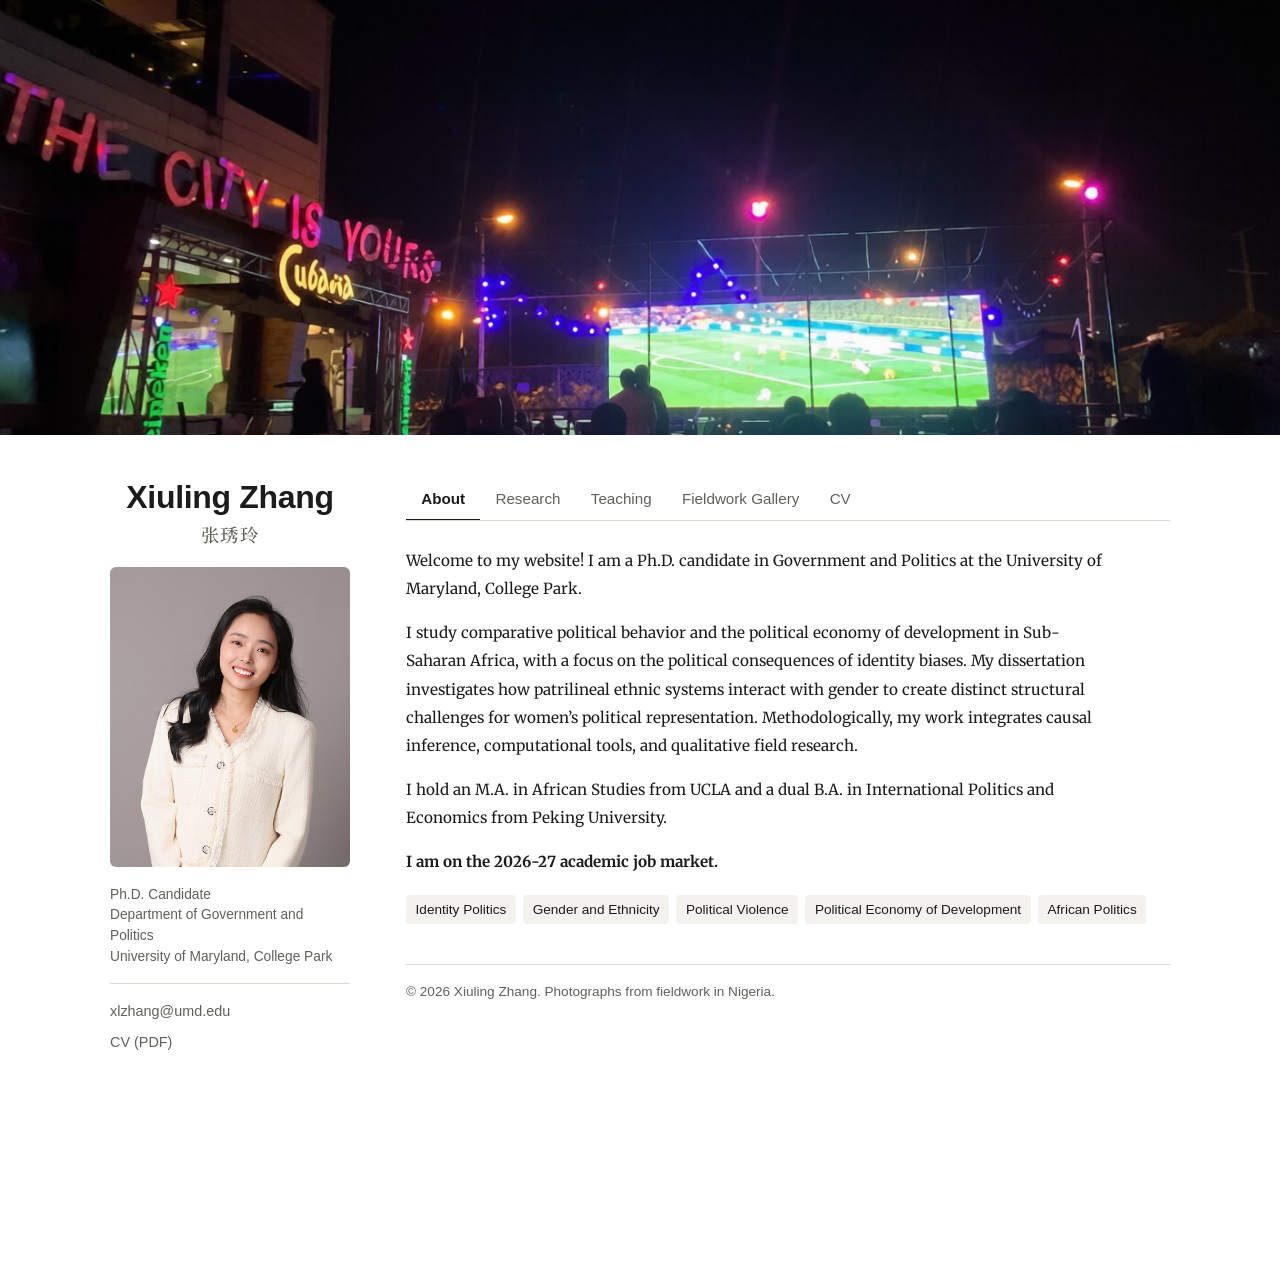
==== commit 602c7b92: "Redesign: banner photo, sidebar and tab layout; research page with collapsible abstracts; fieldwork " ====
--- a/index.html
+++ b/index.html
@@ -5,154 +5,47 @@
 <meta name="viewport" content="width=device-width, initial-scale=1, viewport-fit=cover">
 <meta name="description" content="Xiuling Zhang, political scientist. Identity and gender in ethnic politics, political violence and accountability, and the political economy of development in Africa.">
 <title>Xiuling Zhang</title>
-<link rel="stylesheet" href="https://fonts.googleapis.com/css2?family=Spectral:ital,wght@0,400;0,500;0,600;1,400&family=IBM+Plex+Sans:wght@400;500;600&family=IBM+Plex+Mono:wght@400&display=swap">
-<style>
-/* Layout: a narrow reading column with a left-hand name/nav rail on wide screens; indigo (adire cloth) as the single accent. */
-:root {
-  --bg: #faf8f3;        /* warm paper */
-  --surface: #f1ede4;
-  --fg: #1d1c1a;
-  --muted: #5d5a53;
-  --line: #d9d3c6;
-  --accent: #1f3f6e;    /* indigo */
-  --accent-soft: #dde6f2;
-  --display: "Spectral", Georgia, "Times New Roman", serif;
-  --body: "IBM Plex Sans", "Segoe UI", Helvetica, Arial, sans-serif;
-  --mono: "IBM Plex Mono", Consolas, monospace;
-}
-@media (prefers-color-scheme: dark) { :root:not([data-theme="light"]) {
-  --bg: #15171c; --surface: #1d2027; --fg: #e9e6df; --muted: #a9a59b; --line: #343841; --accent: #9dbbe6; --accent-soft: #223149; color-scheme: dark; } }
-:root[data-theme="dark"] {
-  --bg: #15171c; --surface: #1d2027; --fg: #e9e6df; --muted: #a9a59b; --line: #343841; --accent: #9dbbe6; --accent-soft: #223149; color-scheme: dark; }
+<link rel="preconnect" href="https://fonts.googleapis.com">
+<link rel="preconnect" href="https://fonts.gstatic.com" crossorigin>
+<link rel="stylesheet" href="https://fonts.googleapis.com/css2?family=Merriweather:ital,wght@0,400;0,700;1,400&display=swap">
+<link rel="stylesheet" href="style.css?v=7">
+</head>
+<body class="about">
+<header class="hero"><img src="img/hero.jpg?v=4" width="1408" height="570" alt="An outdoor bar in Lagos at night: a neon sign reads The City Is Yours and a crowd watches football on a big screen"></header>
+<div class="wrap">
+  <aside class="side">
+    <h1><a href="index.html">Xiuling Zhang</a></h1>
+    <div class="zh" lang="zh-Hans">张琇玲</div>
+    <div class="photo"><img src="photo-360.jpg?v=13" srcset="photo-180.jpg?v=13 180w, photo-360.jpg?v=13 360w, photo-540.jpg?v=13 540w" sizes="200px" alt="Xiuling Zhang" width="1000" height="1250"></div>
+    <div class="title">Ph.D. Candidate<br>Department of Government and Politics<br>University of Maryland, College Park</div>
+    <ul class="links">
+      <li><a href="mailto:xlzhang@umd.edu">xlzhang@umd.edu</a></li>
+      <li><a href="cv.pdf">CV (PDF)</a></li>
+      <!-- Add when ready: <li><a href="...">Google Scholar</a></li> -->
+    </ul>
+  </aside>
 
-* { box-sizing: border-box; }
-html { scroll-behavior: smooth; }
-@media (prefers-reduced-motion: reduce) { html { scroll-behavior: auto; } }
-body { margin: 0; background: var(--bg); color: var(--fg); font-family: var(--body); font-size: 16px; line-height: 1.6; }
-a { color: var(--accent); text-decoration-thickness: 1px; text-underline-offset: 3px; }
-a:focus-visible, button:focus-visible { outline: 2px solid var(--accent); outline-offset: 3px; }
-h1, h2, h3 { font-family: var(--display); font-weight: 500; line-height: 1.2; text-wrap: balance; margin: 0; }
-h1 { font-size: 2.1rem; letter-spacing: -0.01em; }
-h2 { font-size: 1.1rem; font-weight: 400; color: var(--muted); margin-block: 0 1.25rem; }
-h3 { font-size: 1.1rem; font-weight: 600; margin-block: 1.4rem 0.4rem; font-family: var(--body); }
-p { margin: 0 0 1rem; max-width: 66ch; }
-.eyebrow { font-family: var(--display); font-size: 1.75rem; font-weight: 500; line-height: 1.2; letter-spacing: -0.01em; margin: 0 0 0.35rem; }
-
-.wrap { max-width: 1080px; margin-inline: auto; padding-inline: 20px; padding-block: 2.5rem 4rem; display: grid; grid-template-columns: 1fr; gap: 2.5rem; }
-@media (min-width: 860px) { .wrap { grid-template-columns: 280px minmax(0, 1fr); gap: 4rem; } .rail { position: sticky; top: env(safe-area-inset-top, 0px); align-self: start; padding-top: 1rem; } }
-
-/* rail */
-.rail { display: flex; flex-direction: column; gap: 1.25rem; min-width: 0; }
-.photo { width: 180px; aspect-ratio: 4 / 5; max-width: 100%; border-radius: 4px; overflow: hidden; background: var(--surface); border: 1px solid var(--line); position: relative; }
-.photo img { width: 100%; height: 100%; object-fit: cover; display: block; }
-.photo .ph { position: absolute; inset: 0; display: grid; place-items: center; text-align: center; color: var(--muted); font-family: var(--mono); font-size: 0.75rem; letter-spacing: 0.06em; padding: 1rem; }
-.photo.has-img .ph { display: none; }
-.rail .title { color: var(--muted); font-size: 0.95rem; line-height: 1.45; }
-nav ul { list-style: none; margin: 0; padding: 0; display: flex; flex-wrap: wrap; gap: 0.25rem 1rem; }
-@media (min-width: 860px) { nav ul { flex-direction: column; gap: 0.35rem; border-left: 2px solid var(--line); padding-left: 0.9rem; } }
-nav a { text-decoration: none; color: var(--fg); font-weight: 500; }
-nav a:hover { color: var(--accent); }
-.contact { font-size: 0.9rem; color: var(--muted); display: grid; gap: 0.3rem; }
-.contact code { font-family: var(--mono); font-size: 0.85rem; color: var(--fg); user-select: all; }
-
-/* main */
-main { min-width: 0; display: grid; gap: 3rem; }
-section { scroll-margin-top: 1rem; }
-.lede { font-family: var(--display); font-size: 1.25rem; line-height: 1.5; max-width: 60ch; }
-.strands { display: grid; gap: 1rem; grid-template-columns: repeat(auto-fit, minmax(220px, 1fr)); margin-top: 1rem; }
-.strand { border-top: 2px solid var(--accent); padding-top: 0.7rem; min-width: 0; }
-.strand h3 { margin-top: 0; }
-.strand p { font-size: 0.95rem; color: var(--muted); margin: 0; }
-
-/* job market paper */
-.jmp { background: var(--surface); border: 1px solid var(--line); border-left: 3px solid var(--accent); border-radius: 4px; padding: 1.1rem 1.3rem; margin-top: 0.4rem; }
-.jmp .t { font-family: var(--display); font-size: 1.2rem; font-weight: 600; line-height: 1.3; }
-.jmp p { margin: 0.6rem 0 0; font-size: 0.97rem; }
-.jmp .links { margin-top: 0.7rem; font-size: 0.9rem; display: flex; flex-wrap: wrap; gap: 0.4rem 1.2rem; }
-
-.pubs { list-style: none; margin: 0; padding: 0; display: grid; gap: 0.9rem; }
-.pubs li { padding-left: 1rem; border-left: 1px solid var(--line); min-width: 0; }
-.pubs .t { font-weight: 600; }
-.pubs .m { color: var(--muted); font-size: 0.93rem; }
-.pubs .status { font-family: var(--mono); font-size: 0.75rem; color: var(--accent); background: var(--accent-soft); padding: 0.05rem 0.45rem; border-radius: 3px; white-space: nowrap; }
-.pubs .note { font-size: 0.93rem; color: var(--muted); margin-top: 0.2rem; }
-.fn-link { font-size: 0.85rem; font-family: var(--mono); white-space: nowrap; }
-
-/* field notes: one story per paper, photos first, two or three sentences of story, a pointer back to the paper */
-.notes-intro { color: var(--muted); }
-.story { display: grid; gap: 1rem; padding-top: 1.6rem; margin-top: 1.6rem; border-top: 1px solid var(--line); scroll-margin-top: 1rem; }
-.story:first-of-type { border-top: 0; margin-top: 0; padding-top: 0.4rem; }
-.story h3 { margin-top: 0; font-family: var(--display); font-weight: 600; font-size: 1.25rem; }
-.story .tag { font-family: var(--mono); font-size: 0.75rem; letter-spacing: 0.06em; text-transform: uppercase; color: var(--accent); margin-bottom: 0.3rem; }
-.story p { font-size: 0.97rem; }
-.story .back { font-size: 0.9rem; }
-.shots { display: grid; gap: 0.6rem; grid-template-columns: repeat(12, 1fr); margin: 0; }
-.shots figure { margin: 0; min-width: 0; grid-column: span 12; }
-.shots a { display: block; border-radius: 4px; overflow: hidden; background: var(--surface); border: 1px solid var(--line); }
-.shots img { display: block; width: 100%; height: 100%; object-fit: cover; aspect-ratio: 4 / 3; }
-.shots .tall img { aspect-ratio: 3 / 4; }
-.shots figcaption { font-size: 0.82rem; color: var(--muted); margin-top: 0.35rem; line-height: 1.45; }
-@media (min-width: 640px) {
-  .shots .w8 { grid-column: span 8; }
-  .shots .w4 { grid-column: span 4; }
-  .shots .w6 { grid-column: span 6; }
-}
-
-.courses { display: grid; gap: 0.6rem; margin: 0; }
-.courses div { display: grid; grid-template-columns: 7.5rem minmax(0, 1fr); gap: 0.5rem 1rem; }
-.courses dt { font-family: var(--mono); font-size: 0.8rem; color: var(--muted); padding-top: 0.2rem; }
-.courses dd { margin: 0; }
-.prepared { color: var(--muted); font-size: 0.95rem; }
-.cvbox { background: var(--surface); border: 1px solid var(--line); padding: 1rem 1.2rem; border-radius: 4px; display: flex; flex-wrap: wrap; gap: 0.6rem 1.5rem; align-items: baseline; }
-footer { color: var(--muted); font-size: 0.85rem; border-top: 1px solid var(--line); padding-top: 1rem; }
-nav a[aria-current="page"] { color: var(--accent); }
-.pdf { display: block; width: 100%; height: 82vh; margin-top: 1.25rem; border: 1px solid var(--line); border-radius: 4px; }
-</style>
-</head>
-<body>
-<div class="wrap">
-  <aside class="rail">
-    <div class="photo" id="photo">
-      <img src="photo-360.jpg?v=13" srcset="photo-180.jpg?v=13 180w, photo-360.jpg?v=13 360w, photo-540.jpg?v=13 540w" sizes="180px" alt="Xiuling Zhang" width="1000" height="1250" onload="document.getElementById('photo').classList.add('has-img')" onerror="this.remove()">
-      <div class="ph">Photo<br>coming soon</div>
-    </div>
-    <div>
-      <h1>Xiuling Zhang</h1>
-      <div class="title">Ph.D. Candidate, Government and Politics<br>University of Maryland, College Park</div>
-    </div>
-    <nav aria-label="Pages">
+  <div class="content">
+    <nav class="tabs" aria-label="Pages">
       <ul>
         <li><a href="index.html" aria-current="page">About</a></li>
         <li><a href="research.html">Research</a></li>
         <li><a href="teaching.html">Teaching</a></li>
-        <li><a href="fieldnotes.html">Field notes</a></li>
+        <li><a href="fieldwork.html">Fieldwork Gallery</a></li>
         <li><a href="cv.html">CV</a></li>
-        <li><a href="index.html#contact">Contact</a></li>
       </ul>
     </nav>
-    <div class="contact">
-      <span>Email</span>
-      <code>xlzhang@umd.edu</code>
-    </div>
-  </aside>
-
-  <main>
-    <section id="about">
-      <p class="eyebrow">About</p>
-      <p class="lede">Welcome to my website! I am a Ph.D. candidate in Government and Politics at the University of Maryland, College Park.</p>
+    <main>
+      <p>Welcome to my website! I am a Ph.D. candidate in Government and Politics at the University of Maryland, College Park.</p>
       <p>I study comparative political behavior and the political economy of development in Sub-Saharan Africa, with a focus on the political consequences of identity biases. My dissertation investigates how patrilineal ethnic systems interact with gender to create distinct structural challenges for women’s political representation. Methodologically, my work integrates causal inference, computational tools, and qualitative field research.</p>
       <p>I hold an M.A. in African Studies from UCLA and a dual B.A. in International Politics and Economics from Peking University.</p>
-      <p>I am on the 2026-27 academic job market.</p>
-      <p>Thank you for visiting! You can find my full CV <a href="cv.pdf">here</a>.</p>
-    </section>
-
-    <section id="contact">
-      <p class="eyebrow">Contact</p>
-      <p>Department of Government and Politics, 3140 Tydings Hall, University of Maryland, College Park, MD 20742.<br>Email: <code style="font-family: var(--mono); user-select: all;">xlzhang@umd.edu</code></p>
-      <!-- Add links when ready: Google Scholar, GitHub, LinkedIn, ORCID -->
-    </section>
-    <footer>Xiuling Zhang, 2026. Photographs from fieldwork in Nigeria.</footer>
-  </main>
+      <p><strong>I am on the 2026-27 academic job market.</strong></p>
+      <ul class="tags">
+        <li>Identity Politics</li><li>Gender and Ethnicity</li><li>Political Violence</li><li>Political Economy of Development</li><li>African Politics</li>
+      </ul>
+    </main>
+    <footer>&copy; 2026 Xiuling Zhang. Photographs from fieldwork in Nigeria.</footer>
+  </div>
 </div>
 </body>
 </html>
--- a/style.css
+++ b/style.css
@@ -0,0 +1,108 @@
+/* Shared by all five pages. Layout: full-width banner photo, then a left column (name, headshot, affiliation, links)
+   and a right column (tab navigation + page content). Indigo is the single accent. */
+:root {
+  --bg: #ffffff;
+  --surface: #f3f2ee;
+  --fg: #1d1c1a;
+  --muted: #62605a;
+  --line: #dedbd2;
+  --accent: #1f3f6e;
+  --accent-soft: #dde6f2;
+  --display: -apple-system, BlinkMacSystemFont, "Segoe UI", Helvetica, Arial, sans-serif;
+  --body: -apple-system, BlinkMacSystemFont, "Segoe UI", Helvetica, Arial, sans-serif;
+  --serif: "Merriweather", Georgia, "Times New Roman", serif;
+  --mono: -apple-system, BlinkMacSystemFont, "Segoe UI", Helvetica, Arial, sans-serif;
+}
+@media (prefers-color-scheme: dark) { :root {
+  --bg: #15171c; --surface: #1d2027; --fg: #e9e6df; --muted: #a9a59b; --line: #343841; --accent: #9dbbe6; --accent-soft: #223149; color-scheme: dark; } }
+
+/* Source Han Serif SC, cut down to the three characters of the Chinese name (made from font/SourceHanSerifSC-VF.otf with fonttools) */
+@font-face { font-family: "Name ZH"; src: url("font/name-zh.woff2") format("woff2"); font-weight: 200 900; font-display: swap; }
+
+* { box-sizing: border-box; }
+body { margin: 0; background: var(--bg); color: var(--fg); font-family: var(--body); font-size: 16px; line-height: 1.65; }
+a { color: var(--accent); text-decoration-thickness: 1px; text-underline-offset: 3px; }
+a:focus-visible, summary:focus-visible { outline: 2px solid var(--accent); outline-offset: 3px; }
+h1, h2, h3 { margin: 0; line-height: 1.25; text-wrap: balance; }
+p { margin: 0 0 1rem; }
+
+/* banner */
+.hero { height: clamp(170px, 34vw, 500px); background: #0b0a10; overflow: hidden; }
+.hero img { display: block; width: 100%; height: 100%; object-fit: cover; object-position: 0% 45%; }
+
+/* two columns */
+.wrap { max-width: 1100px; margin-inline: auto; padding: 1.5rem 20px 4rem; display: grid; grid-template-columns: minmax(0, 1fr); gap: 1.5rem; }
+@media (min-width: 820px) { .wrap { grid-template-columns: 240px minmax(0, 1fr); gap: 3.5rem; padding-top: 2.6rem; } }
+
+/* left column */
+.side { min-width: 0; display: grid; grid-template-columns: 96px minmax(0, 1fr); column-gap: 1rem; align-items: start; }
+.side h1 { font-size: 2rem; font-weight: 700; letter-spacing: -0.01em; grid-column: 2; }
+.side .zh { grid-column: 2; font-size: 1.15rem; color: var(--muted); letter-spacing: 0.08em; font-family: "Name ZH", "Source Han Serif SC", "Source Han Serif CN", "Noto Serif SC", "Songti SC", SimSun, serif; font-weight: 500; }
+.side h1 a { color: inherit; text-decoration: none; }
+.side .photo { grid-column: 1; grid-row: 1 / span 4; border-radius: 6px; overflow: hidden; background: var(--surface); aspect-ratio: 4 / 5; }
+.side .photo img { display: block; width: 100%; height: 100%; object-fit: cover; }
+.side .title { grid-column: 2; color: var(--muted); font-size: 0.86rem; line-height: 1.5; margin-top: 0.3rem; }
+.side .links { grid-column: 2; list-style: none; margin: 0.5rem 0 0; padding: 0; font-size: 0.9rem; display: flex; flex-wrap: wrap; gap: 0.2rem 1rem; }
+.side .links a { color: var(--muted); text-decoration: none; }
+.side .links a:hover { color: var(--accent); text-decoration: underline; }
+@media (min-width: 820px) {
+  .side { display: block; }
+  .side h1 { text-align: center; }
+  .side .zh { text-align: center; margin: 0.15rem 0 1.1rem; }
+  .side .photo { width: 100%; }
+  .side .title { margin-top: 1.1rem; padding-bottom: 1rem; border-bottom: 1px solid var(--line); }
+  .side .links { display: grid; gap: 0.45rem; margin-top: 1rem; }
+}
+
+/* tabs */
+.content { min-width: 0; }
+.tabs { border-bottom: 1px solid var(--line); margin-bottom: 1.6rem; overflow-x: auto; }
+.tabs ul { list-style: none; margin: 0; padding: 0; display: flex; }
+.tabs a { display: block; padding: 0.55rem 0.95rem; color: var(--muted); text-decoration: none; font-size: 0.95rem; white-space: nowrap; border-bottom: 2px solid transparent; margin-bottom: -1px; }
+.tabs a:hover { color: var(--fg); }
+.tabs a[aria-current="page"] { color: var(--fg); font-weight: 600; border-bottom-color: var(--fg); }
+
+main { min-width: 0; }
+main > p { max-width: 70ch; }
+h2.sub { font-family: var(--display); font-size: 1.35rem; font-weight: 500; margin-bottom: 1rem; }
+.tags { list-style: none; margin: 1.2rem 0 0; padding: 0; display: flex; flex-wrap: wrap; gap: 0.45rem; }
+.tags li { background: var(--surface); border-radius: 4px; padding: 0.2rem 0.6rem; font-size: 0.85rem; }
+footer { color: var(--muted); font-size: 0.85rem; border-top: 1px solid var(--line); padding-top: 1rem; margin-top: 2.5rem; }
+
+body.about .wrap { padding-bottom: 14rem; }
+body.about main > p { font-family: var(--serif); font-size: 0.95rem; line-height: 1.85; }
+
+/* research */
+.topic + .topic { margin-top: 2.6rem; }
+.topic h2 { font-family: var(--display); font-size: 1.5rem; font-weight: 600; padding-bottom: 0.4rem; border-bottom: 2px solid var(--accent); margin-bottom: 0.4rem; }
+.paper { padding: 1rem 0; border-bottom: 1px solid var(--line); }
+.paper:last-child { border-bottom: 0; }
+.paper h3 { font-family: var(--serif); font-size: 0.98rem; font-weight: 700; line-height: 1.5; text-wrap: pretty; }
+.paper .m { color: var(--muted); font-size: 0.93rem; margin-top: 0.25rem; }
+.paper .status { font-size: inherit; color: var(--accent); background: var(--accent-soft); padding: 0.05rem 0.45rem; border-radius: 3px; }
+.paper .ms { font-size: 0.88rem; margin-left: 0.4rem; white-space: nowrap; }
+.paper details { margin-top: 0.45rem; }
+.paper summary { cursor: pointer; font-size: 0.88rem; color: var(--accent); width: fit-content; }
+.paper details p { margin: 0.6rem 0 0; font-family: var(--serif); font-size: 0.88rem; line-height: 1.8; max-width: 72ch; }
+
+/* teaching */
+.courses { display: grid; gap: 0.7rem; margin: 0 0 1.2rem; }
+.courses div { display: grid; grid-template-columns: 6rem minmax(0, 1fr); gap: 0.5rem 1rem; }
+.courses dt { font-family: var(--mono); font-size: 0.8rem; color: var(--muted); padding-top: 0.25rem; }
+.courses dd { margin: 0; }
+.prepared { color: var(--muted); font-size: 0.95rem; }
+
+/* fieldwork gallery: photos with one-line captions */
+.notes-intro { color: var(--muted); }
+.shots { display: grid; gap: 1.4rem 0.8rem; grid-template-columns: repeat(12, 1fr); margin: 0; }
+.shots figure { margin: 0; min-width: 0; grid-column: span 12; }
+.shots a { display: block; border-radius: 4px; overflow: hidden; background: var(--surface); }
+.shots img { display: block; width: 100%; height: 100%; object-fit: cover; aspect-ratio: 4 / 3; }
+.shots .wide img { aspect-ratio: 16 / 9; }
+.shots .tall img { aspect-ratio: 3 / 4; }
+.shots figcaption { font-size: 0.9rem; color: var(--muted); margin-top: 0.45rem; line-height: 1.5; }
+@media (min-width: 640px) { .shots .w6 { grid-column: span 6; } }
+
+/* cv */
+.cvbox { background: var(--surface); border: 1px solid var(--line); padding: 1rem 1.2rem; border-radius: 4px; display: flex; flex-wrap: wrap; gap: 0.6rem 1.5rem; align-items: baseline; }
+.pdf { display: block; width: 100%; height: 82vh; margin-top: 1.25rem; border: 1px solid var(--line); border-radius: 4px; }
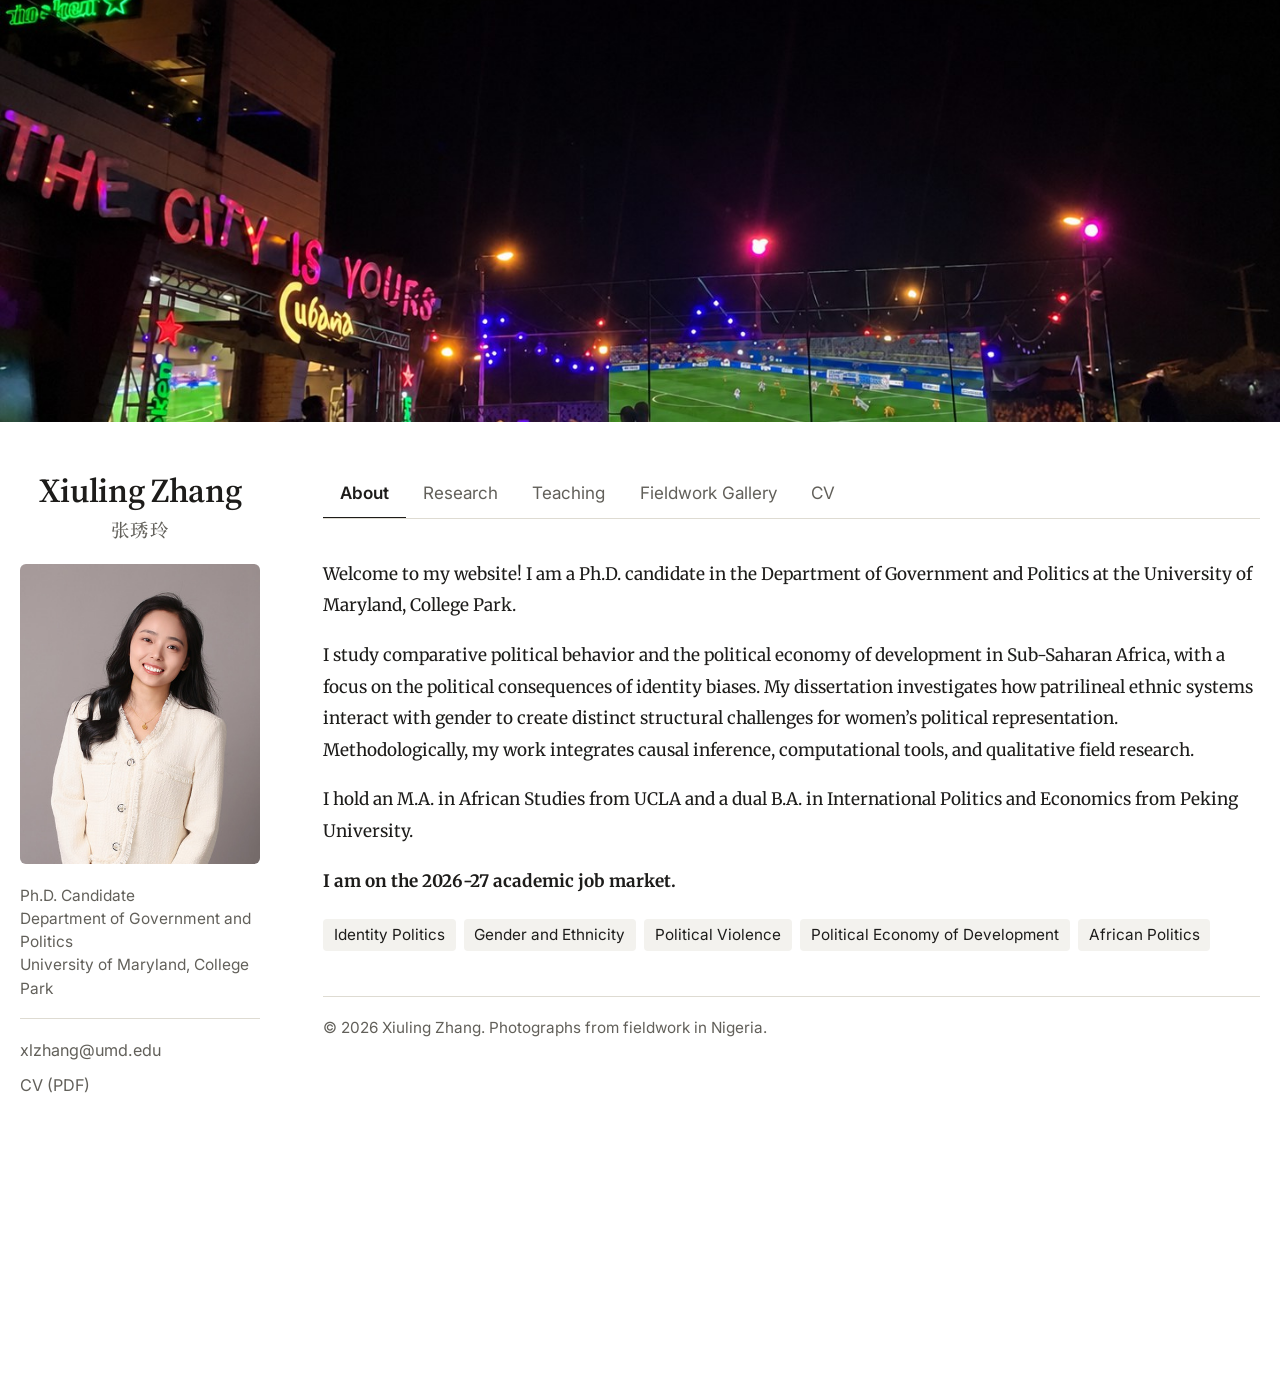
==== commit 260e143a: "New banner photo, Inter and Source Serif 4 fonts, wider layout, larger text - Banner cut from the ne" ====
--- a/index.html
+++ b/index.html
@@ -7,11 +7,11 @@
 <title>Xiuling Zhang</title>
 <link rel="preconnect" href="https://fonts.googleapis.com">
 <link rel="preconnect" href="https://fonts.gstatic.com" crossorigin>
-<link rel="stylesheet" href="https://fonts.googleapis.com/css2?family=Merriweather:ital,wght@0,400;0,700;1,400&display=swap">
-<link rel="stylesheet" href="style.css?v=7">
+<link rel="stylesheet" href="https://fonts.googleapis.com/css2?family=Inter:wght@400;500;600;700&family=Merriweather:ital,wght@0,400;0,700;1,400&family=Source+Serif+4:opsz,wght@8..60,600&display=swap">
+<link rel="stylesheet" href="style.css?v=21">
 </head>
 <body class="about">
-<header class="hero"><img src="img/hero.jpg?v=4" width="1408" height="570" alt="An outdoor bar in Lagos at night: a neon sign reads The City Is Yours and a crowd watches football on a big screen"></header>
+<header class="hero"><img src="img/hero.jpg?v=15" width="1448" height="521" alt="An outdoor bar in Lagos at night: a neon sign reads The City Is Yours and a crowd watches football on a big screen"></header>
 <div class="wrap">
   <aside class="side">
     <h1><a href="index.html">Xiuling Zhang</a></h1>
@@ -36,7 +36,7 @@
       </ul>
     </nav>
     <main>
-      <p>Welcome to my website! I am a Ph.D. candidate in Government and Politics at the University of Maryland, College Park.</p>
+      <p>Welcome to my website! I am a Ph.D. candidate in the Department of Government and Politics at the University of Maryland, College Park.</p>
       <p>I study comparative political behavior and the political economy of development in Sub-Saharan Africa, with a focus on the political consequences of identity biases. My dissertation investigates how patrilineal ethnic systems interact with gender to create distinct structural challenges for women’s political representation. Methodologically, my work integrates causal inference, computational tools, and qualitative field research.</p>
       <p>I hold an M.A. in African Studies from UCLA and a dual B.A. in International Politics and Economics from Peking University.</p>
       <p><strong>I am on the 2026-27 academic job market.</strong></p>
--- a/style.css
+++ b/style.css
@@ -8,10 +8,10 @@
   --line: #dedbd2;
   --accent: #1f3f6e;
   --accent-soft: #dde6f2;
-  --display: -apple-system, BlinkMacSystemFont, "Segoe UI", Helvetica, Arial, sans-serif;
-  --body: -apple-system, BlinkMacSystemFont, "Segoe UI", Helvetica, Arial, sans-serif;
+  --display: "Inter", -apple-system, BlinkMacSystemFont, "Segoe UI", Helvetica, Arial, sans-serif;
+  --body: "Inter", -apple-system, BlinkMacSystemFont, "Segoe UI", Helvetica, Arial, sans-serif;
   --serif: "Merriweather", Georgia, "Times New Roman", serif;
-  --mono: -apple-system, BlinkMacSystemFont, "Segoe UI", Helvetica, Arial, sans-serif;
+  --mono: "Inter", -apple-system, BlinkMacSystemFont, "Segoe UI", Helvetica, Arial, sans-serif;
 }
 @media (prefers-color-scheme: dark) { :root {
   --bg: #15171c; --surface: #1d2027; --fg: #e9e6df; --muted: #a9a59b; --line: #343841; --accent: #9dbbe6; --accent-soft: #223149; color-scheme: dark; } }
@@ -20,24 +20,25 @@
 @font-face { font-family: "Name ZH"; src: url("font/name-zh.woff2") format("woff2"); font-weight: 200 900; font-display: swap; }
 
 * { box-sizing: border-box; }
-body { margin: 0; background: var(--bg); color: var(--fg); font-family: var(--body); font-size: 16px; line-height: 1.65; }
+html { font-size: 112.5%; }  /* 18px base: all text one step larger */
+body { margin: 0; background: var(--bg); color: var(--fg); font-family: var(--body); font-size: 1rem; line-height: 1.65; }
 a { color: var(--accent); text-decoration-thickness: 1px; text-underline-offset: 3px; }
 a:focus-visible, summary:focus-visible { outline: 2px solid var(--accent); outline-offset: 3px; }
 h1, h2, h3 { margin: 0; line-height: 1.25; text-wrap: balance; }
 p { margin: 0 0 1rem; }
 
 /* banner */
-.hero { height: clamp(170px, 34vw, 500px); background: #0b0a10; overflow: hidden; }
-.hero img { display: block; width: 100%; height: 100%; object-fit: cover; object-position: 0% 45%; }
+.hero { height: clamp(160px, 33vw, 480px); background: #0b0a10; overflow: hidden; }
+.hero img { display: block; width: 100%; height: 100%; object-fit: cover; object-position: 0% 100%; }
 
 /* two columns */
-.wrap { max-width: 1100px; margin-inline: auto; padding: 1.5rem 20px 4rem; display: grid; grid-template-columns: minmax(0, 1fr); gap: 1.5rem; }
+.wrap { max-width: 1300px; margin-inline: auto; padding: 1.5rem 20px 4rem; display: grid; grid-template-columns: minmax(0, 1fr); gap: 1.5rem; }
 @media (min-width: 820px) { .wrap { grid-template-columns: 240px minmax(0, 1fr); gap: 3.5rem; padding-top: 2.6rem; } }
 
 /* left column */
 .side { min-width: 0; display: grid; grid-template-columns: 96px minmax(0, 1fr); column-gap: 1rem; align-items: start; }
-.side h1 { font-size: 2rem; font-weight: 700; letter-spacing: -0.01em; grid-column: 2; }
-.side .zh { grid-column: 2; font-size: 1.15rem; color: var(--muted); letter-spacing: 0.08em; font-family: "Name ZH", "Source Han Serif SC", "Source Han Serif CN", "Noto Serif SC", "Songti SC", SimSun, serif; font-weight: 500; }
+.side h1 { font-family: "Source Serif 4", Georgia, "Times New Roman", serif; font-size: 1.87rem; font-weight: 600; letter-spacing: -0.01em; grid-column: 2; }
+.side .zh { grid-column: 2; font-size: 1.02rem; color: var(--muted); letter-spacing: 0.08em; font-family: "Name ZH", "Source Han Serif SC", "Source Han Serif CN", "Noto Serif SC", "Songti SC", SimSun, serif; font-weight: 500; }
 .side h1 a { color: inherit; text-decoration: none; }
 .side .photo { grid-column: 1; grid-row: 1 / span 4; border-radius: 6px; overflow: hidden; background: var(--surface); aspect-ratio: 4 / 5; }
 .side .photo img { display: block; width: 100%; height: 100%; object-fit: cover; }
@@ -54,6 +55,9 @@
   .side .links { display: grid; gap: 0.45rem; margin-top: 1rem; }
 }
 
+/* About: first line of text level with the top of the headshot */
+@media (min-width: 820px) { body.about main { padding-top: 0.6rem; } }
+
 /* tabs */
 .content { min-width: 0; }
 .tabs { border-bottom: 1px solid var(--line); margin-bottom: 1.6rem; overflow-x: auto; }
@@ -63,18 +67,18 @@
 .tabs a[aria-current="page"] { color: var(--fg); font-weight: 600; border-bottom-color: var(--fg); }
 
 main { min-width: 0; }
-main > p { max-width: 70ch; }
-h2.sub { font-family: var(--display); font-size: 1.35rem; font-weight: 500; margin-bottom: 1rem; }
+main > p { max-width: none; }
+h2.sub { font-family: var(--display); font-size: 1.2rem; font-weight: 500; margin-bottom: 1rem; }
 .tags { list-style: none; margin: 1.2rem 0 0; padding: 0; display: flex; flex-wrap: wrap; gap: 0.45rem; }
 .tags li { background: var(--surface); border-radius: 4px; padding: 0.2rem 0.6rem; font-size: 0.85rem; }
 footer { color: var(--muted); font-size: 0.85rem; border-top: 1px solid var(--line); padding-top: 1rem; margin-top: 2.5rem; }
 
-body.about .wrap { padding-bottom: 14rem; }
+body.about .wrap { padding-bottom: 300px; }
 body.about main > p { font-family: var(--serif); font-size: 0.95rem; line-height: 1.85; }
 
 /* research */
 .topic + .topic { margin-top: 2.6rem; }
-.topic h2 { font-family: var(--display); font-size: 1.5rem; font-weight: 600; padding-bottom: 0.4rem; border-bottom: 2px solid var(--accent); margin-bottom: 0.4rem; }
+.topic h2 { font-family: var(--display); font-size: 1.333rem; font-weight: 600; padding-bottom: 0.4rem; border-bottom: 2px solid var(--accent); margin-bottom: 0.4rem; }
 .paper { padding: 1rem 0; border-bottom: 1px solid var(--line); }
 .paper:last-child { border-bottom: 0; }
 .paper h3 { font-family: var(--serif); font-size: 0.98rem; font-weight: 700; line-height: 1.5; text-wrap: pretty; }
@@ -83,7 +87,7 @@
 .paper .ms { font-size: 0.88rem; margin-left: 0.4rem; white-space: nowrap; }
 .paper details { margin-top: 0.45rem; }
 .paper summary { cursor: pointer; font-size: 0.88rem; color: var(--accent); width: fit-content; }
-.paper details p { margin: 0.6rem 0 0; font-family: var(--serif); font-size: 0.88rem; line-height: 1.8; max-width: 72ch; }
+.paper details p { margin: 0.6rem 0 0; font-family: var(--serif); font-size: 0.88rem; line-height: 1.8; max-width: none; }
 
 /* teaching */
 .courses { display: grid; gap: 0.7rem; margin: 0 0 1.2rem; }
@@ -105,4 +109,4 @@
 
 /* cv */
 .cvbox { background: var(--surface); border: 1px solid var(--line); padding: 1rem 1.2rem; border-radius: 4px; display: flex; flex-wrap: wrap; gap: 0.6rem 1.5rem; align-items: baseline; }
-.pdf { display: block; width: 100%; height: 82vh; margin-top: 1.25rem; border: 1px solid var(--line); border-radius: 4px; }
+.pdf { display: block; width: 100%; height: 68vh; margin-top: 1.25rem; border: 1px solid var(--line); border-radius: 4px; }
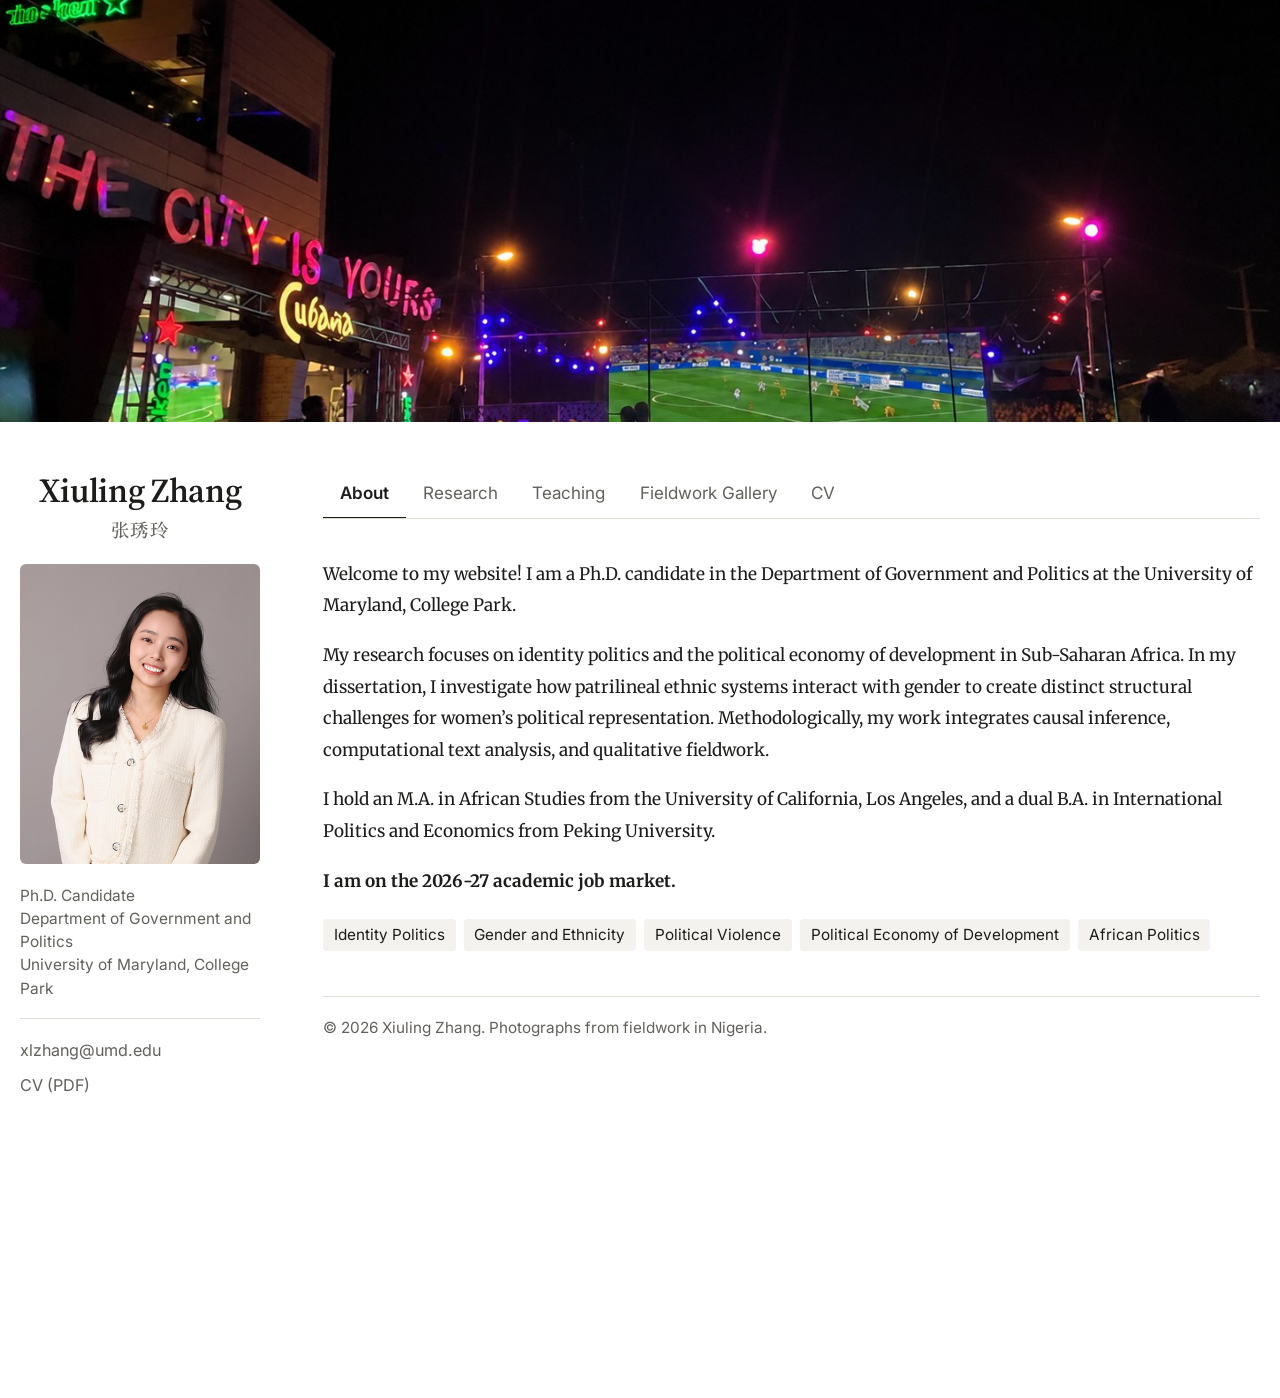
==== commit 99c2cb9a: "Update About page text Co-Authored-By: Claude Fable 5.2 <noreply@anthropic.com>" ====
--- a/index.html
+++ b/index.html
@@ -37,8 +37,8 @@
     </nav>
     <main>
       <p>Welcome to my website! I am a Ph.D. candidate in the Department of Government and Politics at the University of Maryland, College Park.</p>
-      <p>I study comparative political behavior and the political economy of development in Sub-Saharan Africa, with a focus on the political consequences of identity biases. My dissertation investigates how patrilineal ethnic systems interact with gender to create distinct structural challenges for women’s political representation. Methodologically, my work integrates causal inference, computational tools, and qualitative field research.</p>
-      <p>I hold an M.A. in African Studies from UCLA and a dual B.A. in International Politics and Economics from Peking University.</p>
+      <p>My research focuses on identity politics and the political economy of development in Sub-Saharan Africa. In my dissertation, I investigate how patrilineal ethnic systems interact with gender to create distinct structural challenges for women’s political representation. Methodologically, my work integrates causal inference, computational text analysis, and qualitative fieldwork.</p>
+      <p>I hold an M.A. in African Studies from the University of California, Los Angeles, and a dual B.A. in International Politics and Economics from Peking University.</p>
       <p><strong>I am on the 2026-27 academic job market.</strong></p>
       <ul class="tags">
         <li>Identity Politics</li><li>Gender and Ethnicity</li><li>Political Violence</li><li>Political Economy of Development</li><li>African Politics</li>
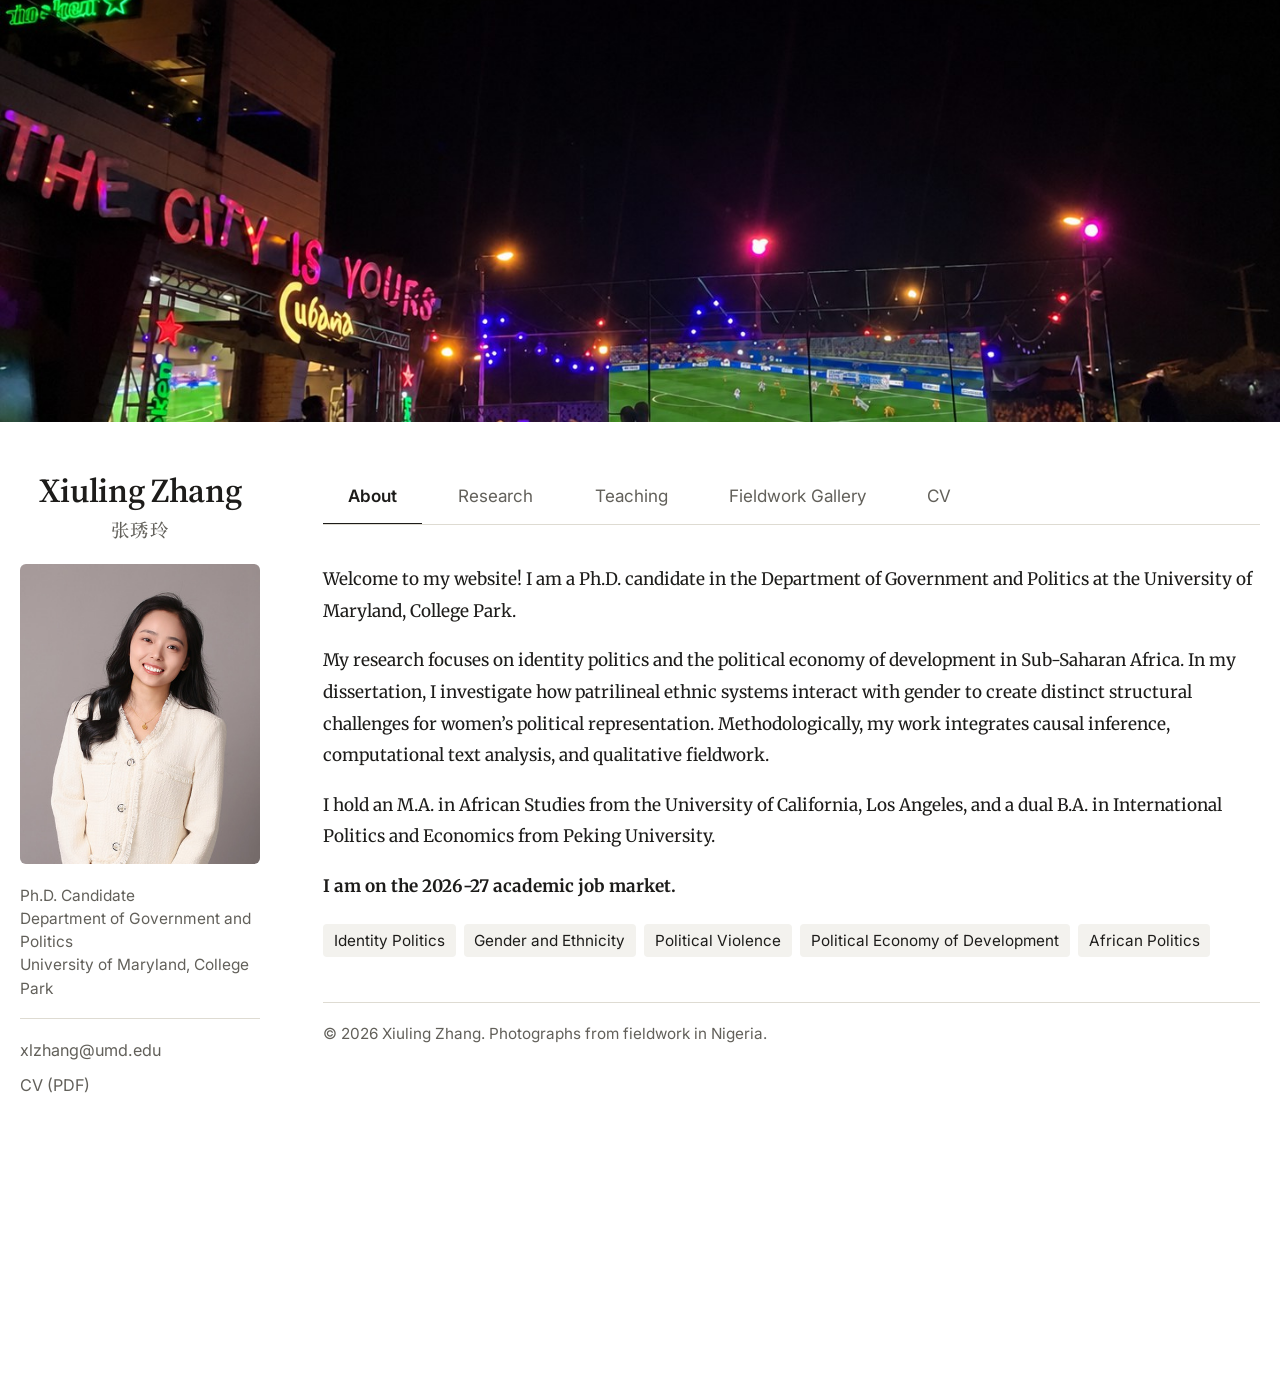
==== commit 0c821ba1: "Give navigation tabs more spacing Co-Authored-By: Claude Fable 5.2 <noreply@anthropic.com>" ====
--- a/index.html
+++ b/index.html
@@ -8,7 +8,7 @@
 <link rel="preconnect" href="https://fonts.googleapis.com">
 <link rel="preconnect" href="https://fonts.gstatic.com" crossorigin>
 <link rel="stylesheet" href="https://fonts.googleapis.com/css2?family=Inter:wght@400;500;600;700&family=Merriweather:ital,wght@0,400;0,700;1,400&family=Source+Serif+4:opsz,wght@8..60,600&display=swap">
-<link rel="stylesheet" href="style.css?v=21">
+<link rel="stylesheet" href="style.css?v=22">
 </head>
 <body class="about">
 <header class="hero"><img src="img/hero.jpg?v=15" width="1448" height="521" alt="An outdoor bar in Lagos at night: a neon sign reads The City Is Yours and a crowd watches football on a big screen"></header>
--- a/style.css
+++ b/style.css
@@ -61,8 +61,8 @@
 /* tabs */
 .content { min-width: 0; }
 .tabs { border-bottom: 1px solid var(--line); margin-bottom: 1.6rem; overflow-x: auto; }
-.tabs ul { list-style: none; margin: 0; padding: 0; display: flex; }
-.tabs a { display: block; padding: 0.55rem 0.95rem; color: var(--muted); text-decoration: none; font-size: 0.95rem; white-space: nowrap; border-bottom: 2px solid transparent; margin-bottom: -1px; }
+.tabs ul { list-style: none; margin: 0; padding: 0; display: flex; gap: 0.6rem; }
+.tabs a { display: block; padding: 0.7rem 1.4rem; color: var(--muted); text-decoration: none; font-size: 0.95rem; white-space: nowrap; border-bottom: 2px solid transparent; margin-bottom: -1px; }
 .tabs a:hover { color: var(--fg); }
 .tabs a[aria-current="page"] { color: var(--fg); font-weight: 600; border-bottom-color: var(--fg); }
 
